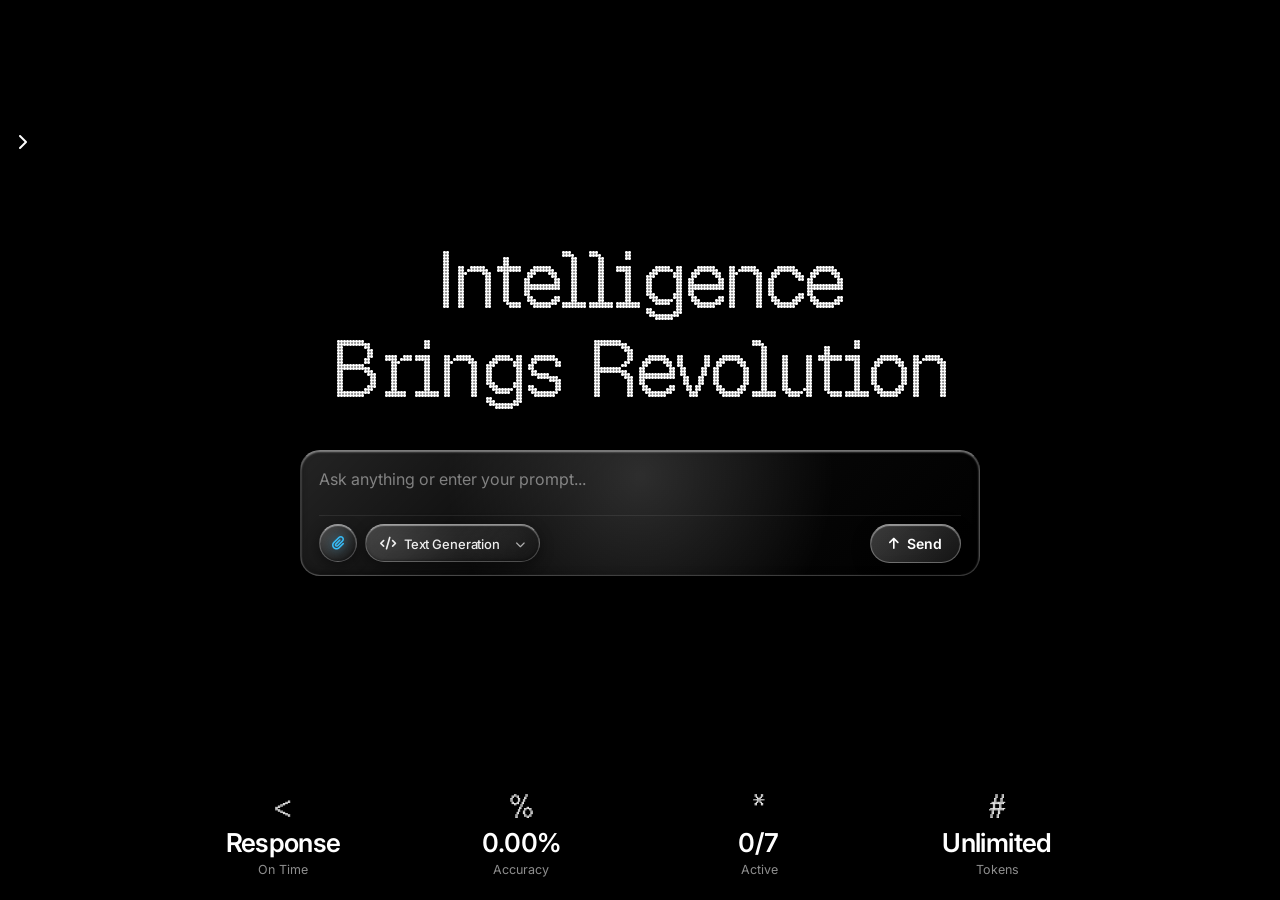
==== dashboard.html @ d44e7e28 "Remove styles.css, app.py, and index.html" ====
<!DOCTYPE html>
<html lang="en">
<head>
  <meta charset="UTF-8" />
  <meta name="viewport" content="width=device-width, initial-scale=1.0" />
  <title>Intelligence Designed To Evolve</title>

  <!-- Google Fonts: Inter -->
  <link rel="preconnect" href="https://fonts.googleapis.com" />
  <link rel="preconnect" href="https://fonts.gstatic.com" crossorigin />
  <link
    href="https://fonts.googleapis.com/css2?family=Inter:wght@400;500;600&display=swap"
    rel="stylesheet"
  />

  <!-- OnlineWebFonts CDN: BubbledotICG-FinePos -->
  <link
    href="https://db.onlinewebfonts.com/c/8cb707a9b8a73f8a7403336b861c3074?family=BubbledotICG-FinePos"
    rel="stylesheet"
  />

  <!-- Font Awesome 6.5.2 -->
  <link
    rel="stylesheet"
    href="https://cdnjs.cloudflare.com/ajax/libs/font-awesome/6.5.2/css/all.min.css"
    integrity="sha512-SnH5WK+bZxgPHs44uWIX+LLJAJ9/2PkPKZ5QiAj6Ta86w+fsb2TkcmfRyVX3pBnMFcV7oQPJkl9QevSCWr3W6A=="
    crossorigin="anonymous"
    referrerpolicy="no-referrer"
  />

  <link rel="stylesheet" href="desgin.css" />
  <link rel="preload" as="image" href="assets/profile.png" />
</head>
<body>
  <!-- Full-viewport cover media behind all UI -->
  <div class="bg" id="bg-container" aria-hidden="true">
    <video class="bg-video" id="bg-video" autoplay muted loop playsinline>
      <source
        id="bg-video-source"
        src="./assets/loopvideo.mp4"
        type="video/mp4"
      />
    </video>
    <div class="bg-image" id="bg-image" style="display: none;"></div>
  </div>

  <!-- Slide Drawer & 3D Glass Slide Button -->
  <div class="slide-drawer-overlay" id="drawer-overlay" hidden></div>
  <aside class="slide-drawer" id="slide-drawer" aria-label="History and Settings Drawer">
    <!-- 3D Realistic Circular Slide Button (Top-Left) -->
    <button
      id="sidebar-slide-btn"
      class="slide-handle-btn"
      type="button"
      aria-label="Toggle history and background drawer"
      aria-expanded="false"
    >
      <div class="handle-chevron-wrap">
        <i class="fa-solid fa-chevron-right handle-chevron" id="handle-chevron"></i>
      </div>
    </button>

    <div class="drawer-content">
      <div class="drawer-header">
        <div class="drawer-header-title">
          
        
        </div>
       
      </div>

      <!-- Navigation Tabs -->
      <div class="drawer-tabs">
        <button type="button" class="drawer-tab active" data-tab="history">
          <i class="fa-solid fa-clock-rotate-left"></i>
          <span>Chat History</span>
        </button>
        <button type="button" class="drawer-tab" data-tab="background">
          <i class="fa-solid fa-photo-film"></i>
          <span>Background</span>
        </button>
      </div>

      <!-- Tab: History -->
      <div class="drawer-panel active" id="panel-history">
        <div class="panel-actions">
          <button type="button" class="glass-action-btn" id="new-chat-btn">
            <i class="fa-solid fa-plus"></i>
            <span>New Chat</span>
          </button>
          <button type="button" class="glass-action-btn circular-btn" id="clear-history-btn" title="Clear all chats" aria-label="Clear all chats">
            <i class="fa-solid fa-trash-can"></i>
          </button>
        </div>

        <div class="history-list" id="history-list">
          <!-- Items populated dynamically -->
        </div>

        <!-- 3D Glass Clear All Confirmation Modal -->
        <div class="glass-confirm-overlay" id="clear-confirm-modal" hidden>
          <div class="glass-confirm-box">
            
            <div class="glass-confirm-title">Clear all chats?</div>
            <div class="glass-confirm-desc">Are you sure to clear all the chats? It will delete all the chat history.</div>
            <div class="glass-confirm-actions">
              <button type="button" class="glass-confirm-btn cancel" id="clear-cancel-btn">Cancel</button>
              <button type="button" class="glass-confirm-btn confirm" id="clear-yes-btn">Yes</button>
            </div>
          </div>
        </div>
      </div>

      <!-- Tab: Background -->
      <div class="drawer-panel" id="panel-background">
        <div class="bg-section">
          <h3><i class="fa-solid fa-video"></i> Live Video Background</h3>
          <p class="section-desc">Upload your own video or enter a direct MP4/WebM URL.</p>

          <div class="media-input-group">
            <label class="media-file-label" for="bg-video-input">
              <i class="fa-solid fa-file-video"></i>
              <span>Upload Video File</span>
            </label>
            <input type="file" id="bg-video-input" accept="video/mp4,video/webm" hidden />
          </div>

          <div class="media-url-row">
            <input
              type="url"
              class="media-url-input"
              id="bg-video-url-input"
              placeholder="Paste direct .mp4 URL..."
            />
            <button type="button" class="media-apply-btn" id="apply-video-url-btn">Apply</button>
          </div>
        </div>

        <div class="bg-section">
          <h3><i class="fa-solid fa-image"></i> Image Background</h3>
          <p class="section-desc">Replace background with a custom wallpaper or photo.</p>

          <div class="media-input-group">
            <label class="media-file-label" for="bg-image-input">
              <i class="fa-solid fa-file-image"></i>
              <span>Upload Image File</span>
            </label>
            <input type="file" id="bg-image-input" accept="image/*" hidden />
          </div>

          <div class="media-url-row">
            <input
              type="url"
              class="media-url-input"
              id="bg-image-url-input"
              placeholder="Paste image URL..."
            />
            <button type="button" class="media-apply-btn" id="apply-image-url-btn">Apply</button>
          </div>
        </div>

        <div class="bg-section rollback-section">
          <h3><i class="fa-solid fa-rotate-left"></i> Restore Original</h3>
          <p class="section-desc">Roll back to the default original live video background.</p>
          <button type="button" class="glass-action-btn rollback-btn" id="rollback-bg-btn">
            <i class="fa-solid fa-arrow-rotate-left"></i>
            <span>Roll Back</span>
          </button>
        </div>
      </div>

      <!-- Drawer Bottom: Switch to Online / Offline Mode Toggle Button -->
      <div class="drawer-mode-switch-wrapper">
        <button type="button" class="drawer-mode-toggle-btn" id="drawer-mode-toggle-btn" title="Toggle between Online Cloud & Offline Local Mode">
          <i class="fa-solid fa-cloud" id="drawer-toggle-icon"></i>
          <span id="drawer-toggle-text">Switch to Online</span>
        </button>
      </div>
    </div>
  </aside>

  <!-- Floating Rectangular Glass Buttons on Left Corner for Conversation Turns (Matches User Reference Image) -->
  <nav class="history-side-tracker" id="history-side-tracker" aria-label="Conversation Turns"></nav>

  <div class="page">
    <!-- Hero (center) -->
    <main class="hero">
      <!-- Headline -->
      <h1 class="headline anim">
        <span class="headline-line" style="--line-d: 0.12s">Intelligence</span>
        <span class="headline-line" style="--line-d: 0.3s">Brings Revolution</span>
      </h1>

      <!-- 3D Glass Prompt Card -->
      <div class="prompt-card-wrapper">
        <!-- AI Response Box (Above Prompt Card with Smooth 3D Glass Reveal) -->
        <div class="ai-response-box" id="ai-response-box" hidden>
          <div class="ai-response-top-bar">
            <button type="button" class="ai-copy-btn" id="ai-copy-btn" title="Copy response" aria-label="Copy response">
              <i class="fa-regular fa-copy"></i>
              <span>Copy</span>
            </button>
          </div>
          <div class="ai-response-scroll" id="ai-response-scroll">
            <div class="ai-response-text" id="ai-response-text"></div>
          </div>
        </div>

        <!-- 3D Realistic Circular Glass Scroll-to-Bottom Button (Centered between Answer Card and Input Card) -->
        <div class="ai-scroll-btn-wrapper" id="ai-scroll-btn-wrapper">
          <button type="button" class="ai-scroll-bottom-btn" id="ai-scroll-bottom-btn" aria-label="Scroll to bottom" title="Scroll to bottom">
            <i class="fa-solid fa-chevron-down"></i>
          </button>
        </div>

        <div class="prompt-card">
          <div class="prompt-card-glow" aria-hidden="true"></div>
          <div class="prompt-card-inner">
            <!-- Top Input Row: Textarea + Translucent Glass Scrollbar -->
            <div class="prompt-input-row">
              <textarea
                class="prompt-input"
                id="prompt-input"
                placeholder="Ask anything or enter your prompt..."
                rows="1"
              ></textarea>
              <!-- Translucent glass scrollbar on the Right side of textarea -->
              <div class="prompt-scrollbar-track" id="prompt-scrollbar-track" title="Scroll prompt">
                <div class="prompt-scrollbar-thumb" id="prompt-scrollbar-thumb"></div>
              </div>
            </div>

            <!-- Attachments Area (revealed when files are selected) -->
            <div class="prompt-attachments-container" id="prompt-attachments-container" hidden></div>

            <!-- Bottom Row: Circular Upload Button & Text Generation Model on LEFT, Send Button on RIGHT -->
            <div class="prompt-card-bottom">
              <div class="prompt-card-bottom-left">
                <!-- 3D Realistic Circular Glass Upload File Button (on LEFT side of Text Generation Button) -->
                <div class="prompt-upload-wrapper">
                  <input
                    type="file"
                    id="prompt-file-input"
                    class="prompt-file-input"
                    style="display: none;"
                    multiple
                  />
                  <button
                    type="button"
                    class="prompt-upload-btn"
                    id="prompt-upload-btn"
                    title="Upload File"
                    aria-label="Upload file"
                  >
                    <i class="fa-solid fa-paperclip upload-icon"></i>
                  </button>
                </div>

                <!-- Anchor for 3D Morphing Button -->
                <div class="model-select-anchor">
                <!-- 3D Realistic Glass Button that slides down and shows models inside itself -->
                <div class="model-select-wrapper" id="model-select-wrapper">
                  <div
                    class="model-select-btn"
                    id="model-select-btn"
                    role="button"
                    tabindex="0"
                    aria-haspopup="listbox"
                    aria-expanded="false"
                    title="Select AI Model"
                  >
                    <div class="model-select-btn-content">
                      <span class="model-select-icon" id="current-model-icon">
                        <i class="fa-solid fa-code"></i>
                      </span>
                      <!-- The model label: disappears when open -->
                      <span class="model-select-label" id="current-model-label">Text Generation</span>
                      <!-- Replaces the text on top when open -->
                      <span class="model-select-open-label">Select AI Model</span>
                    </div>
                    <i class="fa-solid fa-chevron-down model-select-arrow" id="model-select-arrow"></i>
                  </div>

                  <!-- Model List Revealed INSIDE That Button Only with 3D Glass Effect -->
                  <div class="model-dropdown-menu" id="model-dropdown-menu" role="listbox" aria-label="Select AI Model">
                    <!-- Auto Option (Smart Route) -->
                  <div class="model-option" data-model="auto" role="option">
                    <div class="model-option-icon auto-icon">
                      <i class="fa-solid fa-wand-magic-sparkles"></i>
                    </div>
                    <div class="model-option-details">
                      <div class="model-option-title">Auto (Smart Route) </div>
                      <div class="model-option-desc">Auto-selects optimal model from prompt</div>
                    </div>
                    <i class="fa-solid fa-check model-option-check"></i>
                  </div>

                  <!-- Text Generation Model (Default: Qwen3-Coder 480B Cloud) -->
                  <div class="model-option active" data-model="text" role="option">
                    <div class="model-option-icon text-icon">
                      <i class="fa-solid fa-code"></i>
                    </div>
                    <div class="model-option-details">
                      <div class="model-option-title">Text Generation Model </div>
                      <div class="model-option-desc">Learn, Research And Create</div>
                    </div>
                    <i class="fa-solid fa-check model-option-check"></i>
                  </div>


              



                  <!-- Image Generation Model (FLUX.1 Schnell fp8) -->
                  <div class="model-option" data-model="image-gen" role="option">
                    <div class="model-option-icon image-icon">
                      <i class="fa-solid fa-palette"></i>
                    </div>
                    <div class="model-option-details">
                      <div class="model-option-title">Image Generation Model</div>
                      <div class="model-option-desc">Generates Quality Images</div>
                    </div>
                    <i class="fa-solid fa-check model-option-check"></i>
                  </div>

                  <!-- Video Generation Model -->
                  <div class="model-option" data-model="video-gen" role="option">
                    <div class="model-option-icon video-icon">
                      <i class="fa-solid fa-clapperboard"></i>
                    </div>
                    <div class="model-option-details">
                      <div class="model-option-title">Video Generation Model</div>
                      <div class="model-option-desc">Generates Quality Videos</div>
                    </div>
                    <i class="fa-solid fa-check model-option-check"></i>
                  </div>
                </div>
              </div>
            </div>
          </div>

          <!-- Right side: Send / Stop Button firmly on the right corner -->
          <div class="prompt-card-actions">
              <button
                type="button"
                class="prompt-btn"
                id="prompt-action-btn"
                aria-label="Send prompt"
              >
                <!-- Loading RGB laser perimeter border on Stop state -->
                <span class="btn-rgb-border" aria-hidden="true"></span>
                <span class="btn-icon send-icon">
                  <i class="fa-solid fa-arrow-up"></i>
                </span>
                <span class="btn-icon stop-icon">
                  <i class="fa-solid fa-square"></i>
                </span>
                <span class="btn-icon continue-icon">
                  <i class="fa-solid fa-play"></i>
                </span>
                <span class="btn-label">Send</span>
              </button>
            </div>
          </div>
        </div>
      </div>
    </div>
  </main>

    <!-- Stats footer -->
    <footer class="stats" aria-label="Platform Statistics">
      <div
        class="stat-item anim"
        style="--d: 0.5s"
        data-suffix="ms"
      >
        <span class="stat-icon" aria-hidden="true">&lt;</span>
        <span class="stat-value">Response</span>
        <span class="stat-label">On Time</span>
      </div>

      <div
        class="stat-item anim"
        style="--d: 0.58s"
        data-target="99.99"
        data-suffix="%"
        data-decimals="2"
      >
        <span class="stat-icon" aria-hidden="true">%</span>
        <span class="stat-value"><span class="stat-num">0.00</span><span class="stat-suffix">%</span></span>
        <span class="stat-label">Accuracy</span>
      </div>

      <div
        class="stat-item anim"
        style="--d: 0.66s"
        data-target="24"
        data-suffix="/7"
        data-decimals="0"
      >
        <span class="stat-icon" aria-hidden="true">*</span>
        <span class="stat-value"><span class="stat-num">0</span><span class="stat-suffix">/7</span></span>
        <span class="stat-label">Active</span>
      </div>

      <div
        class="stat-item anim"
        style="--d: 0.74s"
        data-target="2.4"
        data-suffix="M"
        data-decimals="1"
      >
        <span class="stat-icon" aria-hidden="true">#</span>
        <span class="stat-value"><span class="stat-suffix">Unlimited</span></span>
        <span class="stat-label">Tokens</span>
      </div>
    </footer>
  </div>

  <!-- 3D Glass Mode Selection & API Key Configuration Modals -->
  <!-- 1. Welcome Glass Modal (Online or Offline Choice) -->
  <div class="mode-modal-backdrop" id="mode-welcome-modal" style="display: none;">
    <div class="mode-modal-glass">
      <div class="mode-modal-header">
       
        <h2>Choose Execution Mode</h2>
        <p>Select how you want to run models on this system.</p>
      </div>

      <div class="mode-modal-cards-row" id="mode-cards-row">
        <!-- Online Card -->
        <button type="button" class="mode-choice-card" id="choose-online-mode-btn">
        
          <h3>Online Cloud Mode</h3>
          
          <p>Instant inference via Cloud APIs (Groq, OpenRouter, Google Gemini). Zero local GPU/RAM requirement.</p>
          <b>Note:</b>
          <p>Online mode only generates Text</p>
          <div class="mode-card-cta">
            <span>Configure &amp; Use</span>
            <i class="fa-solid fa-arrow-right"></i>
          </div>
        </button>

        <!-- Offline Card -->
        <button type="button" class="mode-choice-card" id="choose-offline-mode-btn">
          <h3>Offline Local Mode</h3>
          <p>Local privacy-first inference powered by Ollama (Qwen) &amp; ComfyUI (FLUX.1 Schnell + Wan2.2 Video).</p>
          <div class="mode-card-cta">
            <span>Run Locally</span>
            <i class="fa-solid fa-arrow-right"></i>
          </div>
        </button>
      </div>

      <!-- Running is in progress below the online cloud mode and offline local mode (no card) -->
      <div class="running-progress-inline" id="running-progress-card" style="display: none;">
        <div class="running-progress-spinner"></div>
        <div class="running-progress-text-group">
          <span class="running-progress-text" id="offline-status-title">Running is in progress</span>
          <span class="running-progress-sub" id="offline-status-sub">Running Ollama and ComfyUI...</span>
        </div>
      </div>
    </div>
  </div>

  <!-- 2. Online API Keys Configuration Modal -->
  <div class="mode-modal-backdrop" id="online-keys-modal" style="display: none;">
    <div class="mode-modal-glass keys-modal-glass">
      <button type="button" class="mode-modal-close-btn" id="close-keys-modal-btn" aria-label="Close">
        <i class="fa-solid fa-xmark"></i>
      </button>

      <div class="mode-modal-header">
      
        <h2>Connect Cloud API Keys</h2>
        <p>Enter your API key(s). Keys are securely used for this session.</p>
      </div>

      <div class="api-keys-form">
        <!-- Groq API Key -->
        <div class="api-key-group">
          <label for="groq-api-key-input">
          
            <span>Groq API Key (Ultra-fast Llama &amp; Qwen)</span>
          </label>
          <input
            type="password"
            id="groq-api-key-input"
            class="api-key-input"
            placeholder="gsk_..."
            autocomplete="off"
          />
        </div>

        <!-- OpenRouter API Key -->
        <div class="api-key-group">
          <label for="openrouter-api-key-input">
           
            <span>OpenRouter API Key (Qwen, Claude, Mistral)</span>
          </label>
          <input
            type="password"
            id="openrouter-api-key-input"
            class="api-key-input"
            placeholder="sk-or-v1-..."
            autocomplete="off"
          />
        </div>

        <!-- Gemini API Key -->
        <div class="api-key-group">
          <label for="gemini-api-key-input">
            
            <span>Google Gemini API Key (Multimodal Vision &amp; Text)</span>
          </label>
          <input
            type="password"
            id="gemini-api-key-input"
            class="api-key-input"
            placeholder="AIzaSy..."
            autocomplete="off"
          />
        </div>

        <p class="api-keys-note">
          <i class="fa-solid fa-circle-info"></i>
          At least one API key is required. Groq is free and recommended for instant testing.
        </p>

        <div class="api-keys-actions">
          <button type="button" class="api-key-save-btn" id="save-api-keys-btn">
            <i class="fa-solid fa-plus"></i>
            <span>Add &amp; Enable Online Mode</span>
          </button>
        </div>
      </div>
    </div>
  </div>

  <!-- 3. Offline Setup Alert Modal (when offline models are not found) -->
  <div class="mode-modal-backdrop" id="offline-alert-modal" style="display: none;">
    <div class="mode-modal-glass alert-modal-glass">
      <div class="mode-modal-header">
      
        <h2>Offline Models Not Detected</h2>
        <p class="alert-desc">
          Offline models are not there. Please download them and make the connection setup.
        </p>
      </div>

      <div class="offline-guide-box">
        <p>To make the connection setup, read the <a href="/readme" target="_blank" rel="noopener noreferrer" class="readme-link" title="Open README.md in new tab"><strong>README.md</strong> <i class="fa-solid fa-arrow-up-right-from-square" style="font-size: 11px; margin-left: 3px;"></i></a> which is inside the project directory.</p>
        <div class="guide-steps">
          <div class="guide-step-item">
            <i class="fa-solid fa-check"></i>
            <span>1. Start Ollama with Qwen Coder model (Port 11434)</span>
          </div>
          <div class="guide-step-item">
            <i class="fa-solid fa-check"></i>
            <span>2. Start ComfyUI Desktop for Flux and Wan 2.2 (Port 8188)</span>
          </div>
          <div class="guide-step-item">
            <i class="fa-solid fa-check"></i>
            <span>3. Verify model safetensors in respective folders</span>
          </div>
        </div>
      </div>

      <div class="alert-actions">
        <button type="button" class="alert-btn secondary-btn" id="alert-use-online-btn">
          <i class="fa-solid fa-cloud"></i>
          <span>Use Online Mode Instead</span>
        </button>
        <button type="button" class="alert-btn primary-btn" id="alert-retry-offline-btn">
          <i class="fa-solid fa-rotate"></i>
          <span>I Have Set It Up (Retry)</span>
        </button>
      </div>
    </div>
  </div>

  <script src="main.js"></script>
</body>
</html>
---- desgin.css ----
/* CSS variables (exact) */
:root {
  --bg: #000000;
  --text: #ffffff;
  --muted: #8e8e8e;
  --nav-text: #2e2e2e;
  --pill-dark: #28282a;
  --sign-in-text: #c8c8c8;
  --nav-shadow: 0 4px 14px rgba(0, 0, 0, 0.16);
  --trust-bg: #28282a;
  --trust-border: rgba(255, 255, 255, 0.4);
  --trust-text: #c4c2c3;
  --font-sans: "Inter", "Segoe UI", system-ui, sans-serif;
  --font-display: "BubbledotICG-FinePos", "Geist Pixel Circle", monospace;
}

/* Local Geist Pixel Circle font fallback */
@font-face {
  font-family: "Geist Pixel Circle";
  src: url("fonts/GeistPixel-Circle.woff2") format("woff2");
  font-weight: 400;
  font-style: normal;
  font-display: swap;
}

/* Reset & document base */
*, *::before, *::after {
  box-sizing: border-box;
  margin: 0;
  padding: 0;
}

html, body {
  width: 100%;
  height: 100vh;
  height: 100dvh;
  overflow: hidden;
  background-color: var(--bg);
  color: var(--text);
  font-family: var(--font-sans);
  -webkit-font-smoothing: antialiased;
  -moz-osx-font-smoothing: grayscale;
}

/* Full-viewport cover video behind all UI */
.bg {
  position: absolute;
  inset: 0;
  background-color: var(--bg);
  overflow: hidden;
  z-index: 0;
  pointer-events: none;
}

.bg-video {
  position: absolute;
  inset: 0;
  width: 100%;
  height: 100%;
  object-fit: cover;
  pointer-events: none;
  z-index: 0;
}

/* Layout composition (one viewport, 3 vertical regions) */
.page {
  position: relative;
  z-index: 1;
  display: flex;
  flex-direction: column;
  justify-content: space-between;
  align-items: center;
  padding: clamp(16px, 2.4vh, 28px) clamp(14px, 3vw, 32px);
  height: 100vh;
  height: 100dvh;
  overflow: hidden;
  width: 100%;
  box-sizing: border-box;
}

/* ==========================================================================
   1) Header (desktop)
   ========================================================================== */
.header {
  width: 100%;
  max-width: 720px;
  margin: 0 auto;
  display: flex;
  align-items: center;
  justify-content: center;
  gap: clamp(18px, 2.8vw, 28px);
  animation: slideDown 0.7s cubic-bezier(0.22, 1, 0.36, 1) both;
  flex-shrink: 0;
  z-index: 10;
  position: relative;
}

@keyframes slideDown {
  from {
    opacity: 0;
    transform: translateY(-18px);
  }
  to {
    opacity: 1;
    transform: translateY(0);
  }
}


/* ==========================================================================
   2) Hero (center)
   ========================================================================== */
.hero {
  flex: 1;
  display: flex;
  flex-direction: column;
  align-items: center;
  justify-content: center;
  text-align: center;
  max-width: 900px;
  width: 100%;
  margin: 0 auto;
  z-index: 2;
  transition: all 0.5s cubic-bezier(0.16, 1, 0.3, 1);
}

body.chat-active .page {
  justify-content: flex-end;
  padding: clamp(12px, 2vh, 20px) clamp(14px, 3vw, 32px);
  min-height: 100vh;
  min-height: 100dvh;
  overflow: visible;
}

body.chat-active .hero,
.hero.chat-active {
  flex: 1;
  display: flex;
  flex-direction: column;
  justify-content: flex-end;
  align-items: center;
  width: 100%;
  max-width: 860px;
  margin: 0 auto;
  height: 100%;
  max-height: 100%;
  padding-bottom: 0;
  box-sizing: border-box;
  overflow: visible !important;
}

/* Hide headline and stats cleanly when chat is active */
body.chat-active .headline,
.chat-active .headline {
  display: none !important;
}

body.chat-active .stats,
.chat-active .stats {
  display: none !important;
}

/* Ensure prompt card wrapper and prompt card are always 100% visible */
body.chat-active .prompt-card-wrapper,
.hero.chat-active .prompt-card-wrapper {
  margin: 0 auto 16px auto;
  width: 100%;
  max-width: 860px;
  display: flex;
  flex-direction: column;
  justify-content: flex-end;
  opacity: 1 !important;
  visibility: visible !important;
  filter: none !important;
  transform: none !important;
  animation: none !important;
  overflow: visible !important;
  position: relative;
  z-index: 100;
}

body.chat-active .prompt-card,
.hero.chat-active .prompt-card {
  margin-top: 50px;
  opacity: 1 !important;
  visibility: visible !important;
  overflow: visible !important;
}


/* Headline */
.headline {
  font-family: var(--font-display);
  color: #ffffff;
  font-size: clamp(28px, 6.2vw, 80px);
  letter-spacing: -0.04em;
  line-height: 1.12;
  margin: 0;
  padding: 0;
  text-align: center;
  font-weight: 400;
  transition: opacity 0.45s cubic-bezier(0.16, 1, 0.3, 1),
              transform 0.45s cubic-bezier(0.16, 1, 0.3, 1),
              max-height 0.45s cubic-bezier(0.16, 1, 0.3, 1),
              margin 0.45s cubic-bezier(0.16, 1, 0.3, 1);
}

.headline.anim {
  animation: none;
  opacity: 1;
  transform: none;
  filter: none;
}

.headline-line {
  display: block;
  white-space: nowrap;
  overflow: hidden;
  opacity: 0;
  transform: translateY(14px);
  animation: headlineFade 0.85s cubic-bezier(0.22, 1, 0.36, 1) forwards;
  animation-delay: var(--line-d, 0s);
}

@keyframes headlineFade {
  from {
    opacity: 0;
    transform: translateY(14px);
  }
  to {
    opacity: 1;
    transform: translateY(0);
  }
}


/* ==========================================================================
   3) Stats footer (exact 4 metrics)
   ========================================================================== */
.stats {
  width: 100%;
  max-width: 920px;
  margin: 0 auto;
  display: grid;
  grid-template-columns: repeat(4, 1fr);
  gap: clamp(16px, 3vw, 32px);
  text-align: center;
  flex-shrink: 0;
  z-index: 2;
  transition: opacity 0.45s cubic-bezier(0.16, 1, 0.3, 1),
              transform 0.45s cubic-bezier(0.16, 1, 0.3, 1),
              max-height 0.45s cubic-bezier(0.16, 1, 0.3, 1),
              margin 0.45s cubic-bezier(0.16, 1, 0.3, 1);
}

.stat-item {
  display: flex;
  flex-direction: column;
  align-items: center;
  justify-content: center;
  gap: 4px;
}

.stat-icon {
  font-family: var(--font-display);
  color: #ffffff;
  font-size: clamp(22px, 3vw, 33px);
  line-height: 1;
}

.stat-value {
  font-family: var(--font-sans);
  color: #ffffff;
  font-size: clamp(18px, 2.2vw, 26px);
  font-weight: 600;
  letter-spacing: -0.025em;
  font-variant-numeric: tabular-nums;
  font-feature-settings: "tnum";
  line-height: 1.2;
}

.stat-label {
  color: var(--muted);
  font-family: var(--font-sans);
  font-size: clamp(11px, 1.2vw, 12.5px);
  line-height: 1.3;
}

/* ==========================================================================
   Shared Entrance Animation
   ========================================================================== */
.anim {
  opacity: 0;
  transform: translateY(22px) scale(0.98);
  filter: blur(6px);
  animation: reveal 0.85s cubic-bezier(0.22, 1, 0.36, 1) forwards;
  animation-delay: var(--d, 0s);
}

@keyframes reveal {
  from {
    opacity: 0;
    transform: translateY(22px) scale(0.98);
    filter: blur(6px);
  }
  to {
    opacity: 1;
    transform: translateY(0) scale(1);
    filter: blur(0);
  }
}

.subhead.anim {
  animation-name: revealSubhead;
}

@keyframes revealSubhead {
  from {
    opacity: 0;
    transform: translateY(22px) scale(0.98);
    filter: blur(6px);
  }
  to {
    opacity: 0.8;
    transform: translateY(0) scale(1);
    filter: blur(0);
  }
}

/* ==========================================================================
   Mobile (≤720px) — Exact Behavior
   ========================================================================== */
@media (max-width: 720px) {
  .nav-pill,
  .signin-btn {
    display: none !important;
  }

  .header {
    justify-content: space-between;
    max-width: 100%;
  }

  .logo-btn {
    width: 48px;
    height: 48px;
  }

  /* Circular burger button 48x48 */
  .burger-btn {
    display: flex;
    width: 48px;
    height: 48px;
    border-radius: 50%;
    background: #28282a;
    border: none;
    cursor: pointer;
    flex-direction: column;
    align-items: center;
    justify-content: center;
    gap: 5px;
    padding: 0;
    z-index: 101;
    box-shadow: var(--nav-shadow);
    transition: background-color 0.25s ease;
  }

  .burger-bar {
    display: block;
    width: 18px;
    height: 1.5px;
    background: #ffffff;
    border-radius: 1px;
    transition: transform 0.3s cubic-bezier(0.22, 1, 0.36, 1),
                opacity 0.2s ease,
                background-color 0.25s ease;
  }

  /* Burger open: white circle, bars -> black X */
  body.menu-open .burger-btn {
    background: #ffffff;
  }

  body.menu-open .burger-bar {
    background: #000000;
  }

  body.menu-open .burger-bar:nth-child(1) {
    transform: translateY(6.5px) rotate(45deg);
  }

  body.menu-open .burger-bar:nth-child(2) {
    opacity: 0;
    transform: scaleX(0);
  }

  body.menu-open .burger-bar:nth-child(3) {
    transform: translateY(-6.5px) rotate(-45deg);
  }

  /* Fixed full-screen overlay */
  .mobile-overlay {
    position: fixed;
    inset: 0;
    background: rgba(0, 0, 0, 0.62);
    backdrop-filter: blur(6px);
    -webkit-backdrop-filter: blur(6px);
    z-index: 98;
    opacity: 0;
    pointer-events: none;
    transition: opacity 0.28s ease;
  }

  .mobile-overlay:not([hidden]) {
    opacity: 1;
    pointer-events: auto;
    animation: overlayIn 0.28s ease forwards;
  }

  @keyframes overlayIn {
    from { opacity: 0; }
    to { opacity: 1; }
  }

  /* White sheet menu */
  .mobile-sheet {
    position: fixed;
    top: clamp(74px, 11vh, 88px);
    left: clamp(14px, 3vw, 24px);
    right: clamp(14px, 3vw, 24px);
    max-width: 440px;
    margin: 0 auto;
    background: #ffffff;
    border-radius: 28px;
    padding: 22px 18px 20px;
    box-shadow: 0 20px 60px rgba(0, 0, 0, 0.45);
    z-index: 99;
    box-sizing: border-box;
  }

  .mobile-sheet:not([hidden]) {
    display: flex;
    flex-direction: column;
    animation: menuIn 0.38s cubic-bezier(0.22, 1, 0.36, 1) forwards;
  }

  @keyframes menuIn {
    from {
      opacity: 0;
      transform: translateY(-12px) scale(0.97);
    }
    to {
      opacity: 1;
      transform: translateY(0) scale(1);
    }
  }

  .mobile-nav {
    display: flex;
    flex-direction: column;
    gap: 6px;
    width: 100%;
  }

  .mobile-link {
    position: relative;
    display: flex;
    align-items: center;
    justify-content: center;
    padding: 12px 16px;
    color: var(--nav-text);
    font-family: var(--font-sans);
    font-size: 15px;
    font-weight: 500;
    text-decoration: none;
    opacity: 0;
    transform: translateY(8px);
    border-radius: 12px;
    letter-spacing: -0.01em;
  }

  .mobile-sheet:not([hidden]) .mobile-link {
    animation: linkIn 0.3s cubic-bezier(0.22, 1, 0.36, 1) forwards;
    animation-delay: calc(0.06s * var(--i, 1));
  }

  @keyframes linkIn {
    to {
      opacity: 1;
      transform: translateY(0);
    }
  }

  .mobile-link.active {
    font-weight: 600;
    color: #000000;
  }

  /* Active three-dot indicator at bottom 8px */
  .mobile-link.active::after {
    content: "";
    position: absolute;
    bottom: 8px;
    left: 50%;
    transform: translateX(-50%);
    width: 3px;
    height: 3px;
    border-radius: 50%;
    background: #000000;
    box-shadow: -5px 0 0 #000000, 5px 0 0 #000000;
  }

  .mobile-signin {
    margin-top: 10px;
    display: flex;
    align-items: center;
    justify-content: center;
    width: 100%;
    padding: 13px 20px;
    background: var(--pill-dark);
    color: #ffffff;
    border-radius: 999px;
    font-family: var(--font-sans);
    font-size: 14.5px;
    font-weight: 500;
    text-decoration: none;
    box-sizing: border-box;
    opacity: 0;
    transform: translateY(8px);
    transition: background-color 0.2s ease;
  }

  .mobile-signin:hover {
    background: #323234;
  }

  .mobile-sheet:not([hidden]) .mobile-signin {
    animation: linkIn 0.3s cubic-bezier(0.22, 1, 0.36, 1) forwards;
    animation-delay: calc(0.06s * var(--i, 5));
  }

  /* Headline <=720px: letter-spacing -0.08em, line-height 1.05 */
  .headline {
    letter-spacing: -0.08em;
    line-height: 1.05;
  }

  /* Stats footer: 2 columns */
  .stats {
    grid-template-columns: repeat(2, 1fr);
    gap: 18px 20px;
  }
}

/* <=420px headline & trust tweaks */
@media (max-width: 420px) {
  .trust-row {
    --trust-size: 34px;
  }

  .trust-pill span {
    font-size: 12px;
  }

  .headline {
    letter-spacing: -0.09em;
    line-height: 1.04;
  }
}

/* <=700px viewport height: tighten hero spacing */
@media (max-height: 700px) {
  .page {
    padding: clamp(10px, 1.8vh, 18px) clamp(12px, 2.5vw, 20px);
  }

  .trust-row {
    margin-bottom: clamp(10px, 1.8vh, 16px);
  }

  .subhead {
    margin: clamp(8px, 1.4vh, 14px) auto clamp(14px, 2vh, 20px);
  }

  .stats {
    gap: 12px 16px;
  }
}

/* prefers-reduced-motion: reduce */
@media (prefers-reduced-motion: reduce) {
  *, *::before, *::after {
    animation-duration: 0.01ms !important;
    animation-iteration-count: 1 !important;
    transition-duration: 0.01ms !important;
  }

  /* Keep RGB orbit and launch animation active */
  .prompt-btn.is-stopping::before {
    animation: rgbOrbitRotate 1.25s linear infinite !important;
    animation-duration: 1.25s !important;
    animation-iteration-count: infinite !important;
  }

  .send-icon.arrow-launching {
    animation: arrowLaunchUp 0.35s cubic-bezier(0.2, 0.8, 0.2, 1) forwards !important;
    animation-duration: 0.35s !important;
    animation-iteration-count: 1 !important;
  }

  .anim,
  .headline-line,
  .cta-wrapper.anim,
  .header,
  .mobile-link,
  .mobile-signin,
  .mobile-sheet,
  .mobile-overlay {
    animation: none !important;
    opacity: 1 !important;
    transform: none !important;
    filter: none !important;
  }

  .subhead.anim {
    opacity: 0.8 !important;
  }

  .headline {
    color: #ffffff !important;
  }
}

/* ==========================================================================
   Prompt Card (Super 3D Glass Effect)
   ========================================================================== */
.prompt-card-wrapper {
  width: 100%;
  max-width: 680px;
  margin: clamp(24px, 4vh, 42px) auto 0;
  perspective: 1200px;
  position: relative;
  z-index: 5;
  display: flex;
  flex-direction: column;
  transition: all 0.5s cubic-bezier(0.16, 1, 0.3, 1);
}

.prompt-card {
  position: relative;
  border-radius: 20px;
  background: linear-gradient(
    135deg,
    rgba(255, 255, 255, 0.14) 0%,
    rgba(255, 255, 255, 0.04) 40%,
    rgba(0, 0, 0, 0.3) 100%
  );
  backdrop-filter: blur(28px) saturate(190%);
  -webkit-backdrop-filter: blur(28px) saturate(190%);
  border: 1px solid rgba(255, 255, 255, 0.22);
  border-top: 1px solid rgba(255, 255, 255, 0.45);
  box-shadow:
    0 24px 50px -12px rgba(0, 0, 0, 0.8),
    0 12px 24px -8px rgba(0, 0, 0, 0.6),
    inset 0 1px 2px rgba(255, 255, 255, 0.5),
    inset 0 -2px 6px rgba(0, 0, 0, 0.4);
  transform: translateZ(0);
  transition: transform 0.5s cubic-bezier(0.16, 1, 0.3, 1),
              box-shadow 0.4s cubic-bezier(0.2, 0.8, 0.2, 1),
              border-color 0.4s ease;
  overflow: visible !important;
}

.prompt-card:hover,
.prompt-card:focus-within {
  border-color: rgba(255, 255, 255, 0.35);
  border-top-color: rgba(255, 255, 255, 0.65);
  box-shadow:
    0 32px 64px -12px rgba(0, 0, 0, 0.85),
    0 18px 32px -8px rgba(0, 0, 0, 0.7),
    0 0 35px rgba(255, 255, 255, 0.08),
    inset 0 1px 3px rgba(255, 255, 255, 0.65),
    inset 0 -2px 6px rgba(0, 0, 0, 0.4);
}

.prompt-card-glow {
  position: absolute;
  inset: 0;
  border-radius: 20px;
  background: radial-gradient(
    circle at 50% 20%,
    rgba(255, 255, 255, 0.15),
    transparent 55%
  );
  pointer-events: none;
  z-index: 1;
}

.prompt-card-inner {
  position: relative;
  z-index: 2;
  display: flex;
  flex-direction: column;
  gap: 10px;
  padding: 14px 18px 12px 18px;
}

/* Top Input Row: Textarea + Translucent Scrollbar */
.prompt-input-row {
  display: flex;
  align-items: flex-start;
  gap: 8px;
  width: 100%;
  position: relative;
}

.prompt-input {
  flex: 1;
  background: transparent;
  border: none;
  outline: none;
  color: #ffffff;
  font-family: var(--font-sans);
  font-size: clamp(14px, 1.6vw, 16px);
  line-height: 1.5;
  resize: none;
  min-height: 38px;
  max-height: 160px;
  box-sizing: border-box;
  scrollbar-width: none;
  -ms-overflow-style: none;
  padding: 2px 0;
}

.prompt-input::-webkit-scrollbar {
  display: none;
}

.prompt-input::placeholder {
  color: rgba(255, 255, 255, 0.45);
}







/* Bottom Action Bar: Text Generation Button & Upload on Left, Send Button on Right */
.prompt-card-bottom {
  display: flex;
  align-items: center;
  justify-content: space-between;
  width: 100%;
  gap: 12px;
  position: relative;
  padding-top: 8px;
  border-top: 1px solid rgba(255, 255, 255, 0.08);
  margin-top: 2px;
}

.prompt-card-bottom-left {
  display: flex;
  align-items: center;
  gap: 8px;
  position: relative;
  transition: opacity 0.35s cubic-bezier(0.16, 1, 0.3, 1),
              transform 0.35s cubic-bezier(0.16, 1, 0.3, 1),
              visibility 0.35s ease;
}

/* Hide Text Generation button & Upload File button ONLY while generating */
.is-generating .prompt-card-bottom-left {
  opacity: 0 !important;
  visibility: hidden !important;
  pointer-events: none !important;
  transform: translateY(6px) scale(0.95);
}

.prompt-card-actions {
  display: flex;
  align-items: center;
  gap: 8px;
  flex-shrink: 0;
  margin-left: auto; /* Push strictly to right side corner */
  position: relative;
  z-index: 5;
}

/* 3D Realistic Circular Glass Upload File Button (On Left Side of Text Generation Button - NO Hover Effect) */
.prompt-upload-wrapper {
  position: relative;
  display: inline-flex;
  align-items: center;
  justify-content: center;
  flex-shrink: 0;
}

.prompt-upload-btn {
  display: inline-flex;
  align-items: center;
  justify-content: center;
  width: 38px;
  height: 38px;
  min-width: 38px;
  min-height: 38px;
  padding: 0;
  border-radius: 50%;
  font-family: var(--font-sans);
  color: rgba(255, 255, 255, 0.95);
  cursor: pointer;
  background: linear-gradient(
    135deg,
    rgba(255, 255, 255, 0.18) 0%,
    rgba(255, 255, 255, 0.05) 50%,
    rgba(0, 0, 0, 0.3) 100%
  );
  backdrop-filter: blur(14px) saturate(180%);
  -webkit-backdrop-filter: blur(14px) saturate(180%);
  border: 1px solid rgba(255, 255, 255, 0.22);
  border-top: 1.2px solid rgba(255, 255, 255, 0.55);
  box-shadow:
    0 4px 14px rgba(0, 0, 0, 0.4),
    inset 0 1px 1px rgba(255, 255, 255, 0.5),
    inset 0 -1px 2px rgba(0, 0, 0, 0.3);
  user-select: none;
  box-sizing: border-box;
}

/* Strictly NO hover effect on upload button per user request */
.prompt-upload-btn:hover {
  transform: none !important;
  background: linear-gradient(
    135deg,
    rgba(255, 255, 255, 0.18) 0%,
    rgba(255, 255, 255, 0.05) 50%,
    rgba(0, 0, 0, 0.3) 100%
  ) !important;
  border-color: rgba(255, 255, 255, 0.22) !important;
  border-top-color: rgba(255, 255, 255, 0.55) !important;
  box-shadow:
    0 4px 14px rgba(0, 0, 0, 0.4),
    inset 0 1px 1px rgba(255, 255, 255, 0.5),
    inset 0 -1px 2px rgba(0, 0, 0, 0.3) !important;
  color: rgba(255, 255, 255, 0.95) !important;
}

.prompt-upload-btn:active {
  transform: none !important;
}

.prompt-upload-btn .upload-icon {
  font-size: 14px;
  color: #38bdf8;
  filter: drop-shadow(0 0 6px rgba(56, 189, 248, 0.6));
}

.prompt-upload-btn:hover .upload-icon {
  transform: none !important;
}

/* 3D Glass Attachment Preview Area */
.prompt-attachments-container {
  display: flex;
  flex-wrap: wrap;
  gap: 8px;
  width: 100%;
  margin-top: 4px;
  margin-bottom: 2px;
  
}

.prompt-attachments-container[hidden] {
  display: none !important;
}

.attachment-chip {
  display: inline-flex;
  align-items: center;
  gap: 8px;
  padding: 5px 10px 5px 12px;
  border-radius: 999px;
  background: linear-gradient(
    135deg,
    rgba(56, 189, 248, 0.18) 0%,
    rgba(37, 99, 235, 0.10) 100%
  );
  backdrop-filter: blur(12px);
  -webkit-backdrop-filter: blur(12px);
  border: 1px solid rgba(56, 189, 248, 0.35);
  border-top: 1px solid rgba(147, 197, 253, 0.6);
  box-shadow: 0 4px 12px rgba(0, 0, 0, 0.3), inset 0 1px 1px rgba(255, 255, 255, 0.4);
  font-family: var(--font-sans);
  font-size: 12px;
  color: #ffffff;
  animation: chipIn 0.25s cubic-bezier(0.16, 1, 0.3, 1) forwards;
}

@keyframes chipIn {
  from {
    opacity: 0;
    transform: translateY(4px) scale(0.95);
  }
  to {
    opacity: 1;
    transform: translateY(0) scale(1);
  }
}

.attachment-chip-icon {
  
  font-size: 12px;
}

.attachment-chip-name {
  max-width: 150px;
  overflow: hidden;
  text-overflow: ellipsis;
  white-space: nowrap;
  font-weight: 500;
}

.attachment-chip-size {
  color: rgba(255, 255, 255, 0.55);
  font-size: 10.5px;
}

.attachment-chip-remove {
  background: transparent;
  border: none;
  color: rgba(255, 255, 255, 0.65);
  cursor: pointer;
  padding: 2px 4px;
  font-size: 11px;
  display: inline-flex;
  align-items: center;
  justify-content: center;
  border-radius: 50%;
  transition: all 0.2s ease;
}

.attachment-chip-remove:hover {
  color: #ff4d6d;
  background: rgba(255, 77, 109, 0.18);
  transform: scale(1.15);
}

/* Anchor that holds the left spot in .prompt-card-bottom */
.model-select-anchor {
  position: relative;
  height: 38px;
  min-width: 175px;
  flex-shrink: 0;
  display: inline-flex;
}

/* ==========================================================================
   3D Realistic Glass Morphing Button (Slides Down or Inverts Upwards)
   ========================================================================== */
.model-select-wrapper {
  position: absolute;
  top: 0;
  left: 0;
  width: 175px;
  max-width: 175px;
  height: 38px;
  max-height: 38px;
  border-radius: 999px;
  overflow: hidden;
  background: linear-gradient(
    135deg,
    rgba(255, 255, 255, 0.16) 0%,
    rgba(255, 255, 255, 0.05) 50%,
    rgba(0, 0, 0, 0.3) 100%
  );
  backdrop-filter: blur(16px) saturate(180%);
  -webkit-backdrop-filter: blur(16px) saturate(180%);
  border: 1px solid rgba(255, 255, 255, 0.22);
  border-top: 1.2px solid rgba(255, 255, 255, 0.52);
  box-shadow:
    0 4px 14px rgba(0, 0, 0, 0.4),
    inset 0 1px 1px rgba(255, 255, 255, 0.45),
    inset 0 -1px 2px rgba(0, 0, 0, 0.3);
  transition:
    max-height 0.42s cubic-bezier(0.16, 1, 0.3, 1),
    width 0.32s cubic-bezier(0.16, 1, 0.3, 1),
    max-width 0.32s cubic-bezier(0.16, 1, 0.3, 1),
    border-radius 0.32s ease,
    background 0.32s ease,
    box-shadow 0.38s ease,
    border-color 0.32s ease,
    transform 0.25s ease,
    top 0.35s cubic-bezier(0.16, 1, 0.3, 1),
    bottom 0.35s cubic-bezier(0.16, 1, 0.3, 1);
  z-index: 99999;
  user-select: none;
  display: flex;
  flex-direction: column;
}

.model-select-wrapper:hover {
  background: linear-gradient(
    135deg,
    rgba(255, 255, 255, 0.24) 0%,
    rgba(255, 255, 255, 0.08) 50%,
    rgba(0, 0, 0, 0.2) 100%
  );
  border-color: rgba(255, 255, 255, 0.38);
  box-shadow:
    0 6px 20px rgba(0, 0, 0, 0.45),
    0 0 16px rgba(255, 255, 255, 0.15),
    inset 0 1px 2px rgba(255, 255, 255, 0.6);
}

/* Button Slides Downwards & Morphs to Show Models Inside Itself with 3D Realistic Glass */
.model-select-wrapper.open {
  width: min(340px, 86vw);
  max-width: min(340px, 86vw);
  height: auto;
  max-height: min(300px, 52vh);
  border-radius: 22px;
  background: linear-gradient(
    135deg,
    rgba(255, 255, 255, 0.20) 0%,
    rgba(255, 255, 255, 0.06) 35%,
    rgba(10, 14, 26, 0.55) 100%
  ) !important;
  backdrop-filter: blur(32px) saturate(210%) !important;
  -webkit-backdrop-filter: blur(32px) saturate(210%) !important;
  border: 1px solid rgba(255, 255, 255, 0.24) !important;
  border-top: 1.5px solid rgba(255, 255, 255, 0.65) !important;
  box-shadow:
    0 30px 65px -10px rgba(0, 0, 0, 0.85),
    0 14px 28px -6px rgba(0, 0, 0, 0.65),
    0 0 35px rgba(255, 255, 255, 0.1),
    inset 0 1.5px 2px rgba(255, 255, 255, 0.6),
    inset 0 -2px 6px rgba(0, 0, 0, 0.45) !important;
  transform: translateY(0);
}

/* ==========================================================================
   INVERTED POP-UP: When prompt card goes down (chat-active), invert direction
   so the models pop up upwards towards the top!
   ========================================================================== */
body.chat-active .model-select-wrapper,
.hero.chat-active .model-select-wrapper,
.model-select-wrapper.inverted {
  top: auto;
  bottom: 0;
  flex-direction: column-reverse;
}

body.chat-active .model-select-wrapper.open,
.hero.chat-active .model-select-wrapper.open,
.model-select-wrapper.inverted.open {
  top: auto;
  bottom: 0;
  transform: translateY(0);
  border-top: 1px solid rgba(255, 255, 255, 0.24) !important;
  border-bottom: 1.5px solid rgba(255, 255, 255, 0.65) !important;
  box-shadow:
    0 -30px 65px -10px rgba(0, 0, 0, 0.85),
    0 -14px 28px -6px rgba(0, 0, 0, 0.65),
    0 0 35px rgba(255, 255, 255, 0.1),
    inset 0 -1.5px 2px rgba(255, 255, 255, 0.6),
    inset 0 2px 6px rgba(0, 0, 0, 0.45) !important;
}

body.chat-active .model-select-wrapper.open .model-select-btn,
.hero.chat-active .model-select-wrapper.open .model-select-btn,
.model-select-wrapper.inverted.open .model-select-btn {
  border-bottom: none;
  border-top: 1px solid rgba(255, 255, 255, 0.12);
}

body.chat-active .model-select-wrapper.open .model-dropdown-menu,
.hero.chat-active .model-select-wrapper.open .model-dropdown-menu,
.model-select-wrapper.inverted.open .model-dropdown-menu {
  transform: translateY(0);
}

/* Clickable Header at the Top of the Button */
.model-select-btn {
  display: flex;
  align-items: center;
  justify-content: space-between;
  gap: 8px;
  height: 38px;
  min-height: 38px;
  padding: 0 14px;
  box-sizing: border-box;
  font-family: var(--font-sans);
  font-size: 13px;
  font-weight: 500;
  letter-spacing: -0.01em;
  color: rgba(255, 255, 255, 0.92);
  cursor: pointer;
  background: transparent;
  border: none;
  border-bottom: 1px solid transparent;
  flex-shrink: 0;
  width: 100%;
  transition: border-color 0.25s ease, background 0.25s ease;
  white-space: nowrap;
}

.model-select-btn-content {
  display: inline-flex;
  align-items: center;
  gap: 8px;
  min-width: 0;
}

.model-select-wrapper.open .model-select-btn {
  border-bottom-color: rgba(255, 255, 255, 0.12);
  background: rgba(255, 255, 255, 0.05);
}

.model-select-icon {
  display: inline-flex;
  align-items: center;
  justify-content: center;
  font-size: 13px;
  
  
  transition: transform 0.25s ease;
}

.model-select-wrapper:hover .model-select-icon {
  transform: scale(1.1);
}

/* Closed state model label */
.model-select-label {
  font-weight: 500;
  max-width: 140px;
  overflow: hidden;
  text-overflow: ellipsis;
  white-space: nowrap;
}

/* Open state header title: "Select AI Model" */
.model-select-open-label {
  display: none;
  font-weight: 600;
  font-size: 13px;
  color: #ffffff;
  letter-spacing: -0.01em;
}

/* When open: "Text Generation" text DISAPPEARS from the top */
.model-select-wrapper.open .model-select-label {
  display: none !important;
}

/* When open: "Select AI Model" title is revealed instead */
.model-select-wrapper.open .model-select-open-label {
  display: inline-block !important;
}

.model-select-arrow {
  font-size: 10px;
  color: rgba(255, 255, 255, 0.65);
  transition: transform 0.35s cubic-bezier(0.34, 1.56, 0.64, 1);
  margin-left: 2px;
}

.model-select-wrapper.open .model-select-arrow {
  transform: rotate(180deg);
  
}

/* List of Models Embedded Inside the Button with True 3D Glass */
.model-dropdown-menu {
  position: static;
  width: 100%;
  box-sizing: border-box;
  background: transparent;
  border: none;
  box-shadow: none;
  padding: 10px 10px 12px;
  opacity: 0;
  
  overflow-y: auto;
  flex: 1;
  display: flex;
  flex-direction: column;
  gap: 6px;
  transition:
    opacity 0.28s cubic-bezier(0.16, 1, 0.3, 1) 0.06s,
    transform 0.28s cubic-bezier(0.16, 1, 0.3, 1) 0.06s;
  pointer-events: none;
}

.model-select-wrapper.open .model-dropdown-menu {
  opacity: 1;
  transform: translateY(0);
  pointer-events: auto;
}

.model-dropdown-menu::-webkit-scrollbar {
  width: 5px;
}

.model-dropdown-menu::-webkit-scrollbar-track {
  background: transparent;
}

.model-dropdown-menu::-webkit-scrollbar-thumb {
  background: rgba(255, 255, 255, 0.28);
  border-radius: 999px;
}

.model-dropdown-menu::-webkit-scrollbar-thumb:hover {
  background: rgba(255, 255, 255, 0.55);
}

/* Individual Model Option Tile with 3D Realistic Glass Effect */
.model-option {
  display: flex;
  align-items: center;
  gap: 12px;
  padding: 10px 12px;
  border-radius: 14px;
  cursor: pointer;
  background: linear-gradient(
    135deg,
    rgba(255, 255, 255, 0.10) 0%,
    rgba(255, 255, 255, 0.03) 100%
  );
  backdrop-filter: blur(14px) saturate(160%);
  -webkit-backdrop-filter: blur(14px) saturate(160%);
  border: 1px solid rgba(255, 255, 255, 0.14);
  border-top: 1px solid rgba(255, 255, 255, 0.35);
  box-shadow:
    0 4px 12px rgba(0, 0, 0, 0.25),
    inset 0 1px 1px rgba(255, 255, 255, 0.25);
  transition: all 0.25s cubic-bezier(0.16, 1, 0.3, 1);
  position: relative;
}

.model-option:hover {
  background: linear-gradient(
    135deg,
    rgba(255, 255, 255, 0.22) 0%,
    rgba(255, 255, 255, 0.08) 100%
  );
  border-color: rgba(255, 255, 255, 0.38);
  border-top-color: rgba(255, 255, 255, 0.7);
  box-shadow:
    0 8px 22px rgba(0, 0, 0, 0.4),
    0 0 20px rgba(255, 255, 255, 0.15),
    inset 0 1px 2px rgba(255, 255, 255, 0.55);
  
}

.model-option.active {
  background: linear-gradient(
    135deg,
    rgba(56, 189, 248, 0.25) 0%,
    rgba(37, 99, 235, 0.12) 100%
  );
  border-color: rgba(56, 189, 248, 0.5);
  border-top-color: rgba(147, 197, 253, 0.8);
  box-shadow:
    0 8px 24px rgba(0, 0, 0, 0.45),
    0 0 22px rgba(56, 189, 248, 0.25),
    inset 0 1px 2px rgba(255, 255, 255, 0.5);
}

.model-option-icon {
  width: 36px;
  height: 36px;
  border-radius: 11px;
  display: flex;
  align-items: center;
  justify-content: center;
  font-size: 15px;
  flex-shrink: 0;
  box-shadow:
    inset 0 1px 2px rgba(255, 255, 255, 0.4),
    0 3px 8px rgba(0, 0, 0, 0.35);
  transition: transform 0.25s ease;
}


/* Individual Icon Glowing 3D Glass Colors */




.model-option-details {
  flex: 1;
  min-width: 0;
  text-align: left;
}

.model-option-title {
  font-family: var(--font-sans);
  font-size: 13px;
  font-weight: 600;
  color: #ffffff;
  display: flex;
  align-items: center;
  gap: 6px;
  line-height: 1.3;
}

.model-option-desc {
  font-family: var(--font-sans);
  font-size: 11px;
  color: rgba(255, 255, 255, 0.52);
  line-height: 1.3;
  margin-top: 1px;
  white-space: nowrap;
  overflow: hidden;
  text-overflow: ellipsis;
}

.model-option-check {
  font-size: 12px;

  opacity: 0;
  transform: scale(0.6);
  transition: all 0.2s cubic-bezier(0.16, 1, 0.3, 1);
  filter: drop-shadow(0 0 6px rgba(56, 189, 248, 0.8));
}

.model-option.active .model-option-check {
  opacity: 1;
  transform: scale(1);
}



@media (max-width: 600px) {
  .prompt-card-bottom-left {
    gap: 6px;
  }
  .prompt-upload-btn {
    padding: 0 11px;
  }
  .model-select-label {
    max-width: 90px;
  }
  .model-select-anchor {
    min-width: 135px;
  }
  .model-select-wrapper {
    min-width: 135px;
    max-width: 135px;
    width: 135px;
  }
  .model-select-wrapper.open {
    width: calc(100vw - 44px);
    max-width: 320px;
  }
}

/* Translucent glass scrollbar on the Right side of Send button (Identical to answer card) */
.prompt-scrollbar-track {
  width: 6px;
  align-self: stretch;
  min-height: 38px;
  background: transparent;
  border-radius: 999px;
  position: relative;
  cursor: pointer;
  flex-shrink: 0;
  display: flex;
  align-items: flex-start;
  opacity: 0;
  pointer-events: none;
  transition: opacity 0.25s ease;
  margin-left: -2px;
}

.prompt-scrollbar-track.is-visible {
  opacity: 1;
  pointer-events: auto;
}

.prompt-scrollbar-thumb {
  width: 6px;
  min-height: 20px;
  height: 28px;
  background: rgba(255, 255, 255, 0.28);
  border: 1px solid rgba(255, 255, 255, 0.08);
  border-radius: 999px;
  position: absolute;
  top: 0;
  left: 0;
  cursor: grab;
  transition: background 0.2s ease;
}

.prompt-scrollbar-thumb:hover,
.prompt-scrollbar-thumb.is-dragging {
  background: rgba(255, 255, 255, 0.55);
}

.prompt-scrollbar-thumb.is-dragging {
  cursor: grabbing;
}

.prompt-btn {
  display: inline-flex;
  align-items: center;
  justify-content: center;
  gap: 8px;
  padding: 10px 18px;
  border-radius: 999px;
  font-family: var(--font-sans);
  font-size: 14px;
  font-weight: 600;
  cursor: pointer;
  border: 1px solid rgba(255, 255, 255, 0.3);
  border-top: 1px solid rgba(255, 255, 255, 0.5);
  background: linear-gradient(135deg, rgba(255, 255, 255, 0.22) 0%, rgba(255, 255, 255, 0.08) 100%);
  color: #ffffff;
  backdrop-filter: blur(12px);
  -webkit-backdrop-filter: blur(12px);
  box-shadow:
    0 6px 18px rgba(0, 0, 0, 0.35),
    inset 0 1px 1px rgba(255, 255, 255, 0.5);
  transition: all 0.25s ease;
  user-select: none;
}

.prompt-btn:hover {
  background: linear-gradient(135deg, rgba(255, 255, 255, 0.3) 0%, rgba(255, 255, 255, 0.12) 100%);
  border-color: rgba(255, 255, 255, 0.5);
  
  box-shadow:
    0 8px 24px rgba(0, 0, 0, 0.45),
    inset 0 1px 2px rgba(255, 255, 255, 0.7);
}

.prompt-btn:active {
  transform: translateY(1px);
}

.btn-icon {
  display: flex;
  align-items: center;
  justify-content: center;
  font-size: 13px;
}

.send-icon {
  display: flex;
  align-items: center;
  justify-content: center;
  transition: transform 0.25s cubic-bezier(0.2, 0.8, 0.2, 1), opacity 0.25s ease;
}

.send-icon.arrow-launching {
  animation: arrowLaunchUp 0.35s cubic-bezier(0.2, 0.8, 0.2, 1) forwards;
}

@keyframes arrowLaunchUp {
  0% {
    transform: translateY(0) scale(1);
    opacity: 1;
  }
  45% {
    transform: translateY(-16px) scale(1.15);
    opacity: 0.5;
  }
  100% {
    transform: translateY(-28px) scale(0.6);
    opacity: 0;
  }
}

.prompt-btn .stop-icon,
.prompt-btn .continue-icon {
  display: none;
}

/* ==========================================================================
   Prompt Stop Button - 3D Realistic Glass with Moving RGB Perimeter Laser
   ========================================================================== */
.prompt-btn.is-stopping {
  position: relative;
  background: linear-gradient(135deg, rgba(255, 255, 255, 0.22) 0%, rgba(255, 255, 255, 0.08) 100%) !important;
  color: #ffffff !important;
  border: 1px solid rgba(255, 255, 255, 0.3) !important;
  border-top: 1px solid rgba(255, 255, 255, 0.5) !important;
  backdrop-filter: blur(12px) !important;
  -webkit-backdrop-filter: blur(12px) !important;
  box-shadow:
    0 6px 18px rgba(0, 0, 0, 0.35),
    0 0 20px rgba(0, 255, 200, 0.3),
    0 0 28px rgba(255, 0, 90, 0.25),
    inset 0 1px 1px rgba(255, 255, 255, 0.5) !important;
  overflow: visible !important;
  z-index: 1;
}

/* Moving RGB Border Laser Container (Border Only, Center is Cut Out) */
.btn-rgb-border {
  display: none;
  position: absolute;
  inset: -2px;
  border-radius: 999px;
  padding: 2px;
  -webkit-mask: linear-gradient(#fff 0 0) content-box, linear-gradient(#fff 0 0);
  -webkit-mask-composite: xor;
  mask: linear-gradient(#fff 0 0) content-box, linear-gradient(#fff 0 0);
  mask-composite: exclude;
  overflow: hidden;
  pointer-events: none;
  z-index: 2;
}

.prompt-btn.is-stopping .btn-rgb-border {
  display: block;
}

.btn-rgb-border::before {
  content: "";
  position: absolute;
  top: 50%;
  left: 50%;
  width: 280px;
  height: 280px;
  margin-top: -140px;
  margin-left: -140px;
  background: conic-gradient(
    from 0deg,
    #ff0033 0deg,
    #ff3300 45deg,
    #00ff66 120deg,
    #00ffff 180deg,
    #0055ff 240deg,
    #ff0099 300deg,
    #ff0033 360deg
  );
  transform-origin: center center;
  animation: rgbOrbitRotate 1.25s linear infinite !important;
}

@keyframes rgbOrbitRotate {
  0% {
    transform: rotate(0deg);
  }
  100% {
    transform: rotate(360deg);
  }
}

/* NO Hover Effect on Stop Button per user instruction */
.prompt-btn.is-stopping:hover {
  transform: none !important;
  background: linear-gradient(135deg, rgba(255, 255, 255, 0.22) 0%, rgba(255, 255, 255, 0.08) 100%) !important;
  border-color: rgba(255, 255, 255, 0.3) !important;
  border-top-color: rgba(255, 255, 255, 0.5) !important;
  box-shadow:
    0 6px 18px rgba(0, 0, 0, 0.35),
    0 0 20px rgba(0, 255, 200, 0.3),
    0 0 28px rgba(255, 0, 90, 0.25),
    inset 0 1px 1px rgba(255, 255, 255, 0.5) !important;
}

.prompt-btn.is-stopping:active {
  transform: none !important;
}

.prompt-btn.is-stopping .btn-icon,
.prompt-btn.is-stopping .btn-label {
  position: relative;
  z-index: 3;
}

.prompt-btn.is-stopping .send-icon {
  display: none !important;
}

.prompt-btn.is-stopping .stop-icon {
  display: flex !important;
  font-size: 11px;
  color: #ff2d55;
  filter: drop-shadow(0 0 6px rgba(255, 45, 85, 0.8));
}

/* ==========================================================================
   Prompt Continue Button - 3D Realistic Glass Button with Cyan/Emerald Accent
   ========================================================================== */
.prompt-btn.is-continuing {
  position: relative;
  background: linear-gradient(135deg, rgba(255, 255, 255, 0.22) 0%, rgba(255, 255, 255, 0.08) 100%) !important;
  color: #ffffff !important;
  border: 1px solid rgba(56, 189, 248, 0.45) !important;
  border-top: 1px solid rgba(147, 197, 253, 0.75) !important;
  backdrop-filter: blur(12px) !important;
  -webkit-backdrop-filter: blur(12px) !important;
  box-shadow:
    0 6px 18px rgba(0, 0, 0, 0.35),
    0 0 16px rgba(56, 189, 248, 0.3),
    inset 0 1px 1px rgba(255, 255, 255, 0.5) !important;
  overflow: visible !important;
  z-index: 1;
}

.prompt-btn.is-continuing .btn-icon,
.prompt-btn.is-continuing .btn-label {
  position: relative;
  z-index: 3;
}

.prompt-btn.is-continuing .send-icon,
.prompt-btn.is-continuing .stop-icon {
  display: none !important;
}

.prompt-btn.is-continuing .continue-icon {
  display: flex !important;
  font-size: 11px;
  color: #38bdf8;
  filter: drop-shadow(0 0 6px rgba(56, 189, 248, 0.8));
}

.prompt-btn.is-continuing:hover {
  background: linear-gradient(135deg, rgba(255, 255, 255, 0.28) 0%, rgba(255, 255, 255, 0.12) 100%) !important;
  border-color: rgba(56, 189, 248, 0.6) !important;
  box-shadow:
    0 8px 24px rgba(0, 0, 0, 0.45),
    0 0 22px rgba(56, 189, 248, 0.45),
    inset 0 1px 2px rgba(255, 255, 255, 0.65) !important;
}

.prompt-btn.is-continuing:active {
  transform: translateY(1px);
}

/* ==========================================================================
   AI Response Box (Above Prompt Card with Smooth 3D Glass Reveal)
   ========================================================================== */
.ai-response-box {
  margin-bottom: 14px;
  margin-top: 0;
  border-radius: 18px;
  background: linear-gradient(
    135deg,
    rgba(255, 255, 255, 0.14) 0%,
    rgba(255, 255, 255, 0.04) 40%,
    rgba(0, 0, 0, 0.35) 100%
  );
  backdrop-filter: blur(28px) saturate(190%);
  -webkit-backdrop-filter: blur(28px) saturate(190%);
  border: 1px solid rgba(255, 255, 255, 0.22);
  border-top: 1.5px solid rgba(255, 255, 255, 0.55);
  box-shadow:
    0 24px 50px -12px rgba(0, 0, 0, 0.85),
    0 12px 24px -8px rgba(0, 0, 0, 0.65),
    inset 0 1px 2px rgba(255, 255, 255, 0.5),
    inset 0 -2px 6px rgba(0, 0, 0, 0.4);
  padding: 14px 18px;
  display: flex;
  flex-direction: column;
  gap: 8px;
  max-height: clamp(200px, 54vh, 520px);
  overflow: hidden; /* Strict containment: scrollbars never exceed the rounded card */
  animation: slideDownReveal 0.5s cubic-bezier(0.16, 1, 0.3, 1) forwards;
  transform-origin: top center;
  text-align: left;
  box-sizing: border-box;
}

.ai-response-box[hidden] {
  display: none !important;
}

/* Container between Answer Prompt Card and Input Prompt Card */
.ai-scroll-btn-wrapper {
  position: relative;
  width: 100%;
  height: 0;
  display: flex;
  align-items: center;
  justify-content: center;
  z-index: 25;
}

/* Ensure scroll down button is strictly hidden when no chat is active or answer card is hidden */
body:not(.chat-active) .ai-scroll-btn-wrapper,
body:not(.chat-active) .ai-scroll-bottom-btn,
.ai-response-box[hidden] ~ .ai-scroll-btn-wrapper,
.ai-response-box[hidden] ~ .ai-scroll-btn-wrapper .ai-scroll-bottom-btn {
  display: none !important;
  opacity: 0 !important;
  visibility: hidden !important;
  pointer-events: none !important;
}

/* Scroll-to-Bottom Logo (Logo only, No Button Card, Smooth Floating Motion) */
.ai-scroll-bottom-btn {
  position: absolute;
  top: calc(50% + 15px);  
  left: 50%;
  transform: translate(-50%, -50%);
  width: auto;
  height: auto;
  padding: 6px;
  background: transparent;
  border: none;
  outline: none;
  box-shadow: none;
  backdrop-filter: none;
  -webkit-backdrop-filter: none;
  color: #ffffff;
  font-size: 18px;
  cursor: pointer;
  display: flex;
  align-items: center;
  justify-content: center;
  opacity: 0;
  pointer-events: none;
  filter: drop-shadow(0 3px 8px rgba(0, 0, 0, 0.8));
  transition: opacity 0.3s cubic-bezier(0.16, 1, 0.3, 1);
  user-select: none;
}

.ai-scroll-bottom-btn.is-visible {
  opacity: 1;
  pointer-events: auto;
  animation: scrollLogoFloat 2.2s cubic-bezier(0.45, 0.05, 0.55, 0.95) infinite;
}

@keyframes scrollLogoFloat {
  0%, 100% {
    transform: translate(-50%, -50%) translateY(0);
  }
  50% {
    transform: translate(-50%, -50%) translateY(6px);
  }
}

.ai-scroll-bottom-btn:hover {
  background: transparent;
  border: none;
  box-shadow: none;
  color: #ffffff;
}

.ai-scroll-bottom-btn:active {
  transform: translate(-50%, -50%) scale(0.9);
}

/* Internal smooth scroll container strictly padded inside 3D card */
.ai-response-scroll {
  flex: 1;
  overflow-y: auto;
  overflow-x: hidden;
  max-height: 100%;
  padding-right: 8px;
  margin-right: -2px;
  box-sizing: border-box;
  scrollbar-width: thin;
  scrollbar-color: rgba(255, 255, 255, 0.3) transparent;
}

.ai-response-scroll::-webkit-scrollbar {
  width: 6px;
}

.ai-response-scroll::-webkit-scrollbar-track {
  background: transparent;
  margin: 6px 0;
}

.ai-response-scroll::-webkit-scrollbar-thumb {
  background: rgba(255, 255, 255, 0.28);
  border-radius: 999px;
  border: 1px solid rgba(255, 255, 255, 0.08);
}

.ai-response-scroll::-webkit-scrollbar-thumb:hover {
  background: rgba(255, 255, 255, 0.5);
}

.ai-response-top-bar {
  display: flex;
  align-items: center;
  justify-content: flex-end;
  padding-bottom: 8px;
  border-bottom: 1px solid rgba(255, 255, 255, 0.08);
}

.ai-copy-btn {
  display: inline-flex;
  align-items: center;
  gap: 7px;
  padding: 7px 16px;
  border-radius: 999px;
  font-family: var(--font-sans);
  font-size: 12.5px;
  font-weight: 600;
  cursor: pointer;
  border: 1px solid rgba(255, 255, 255, 0.3);
  border-top: 1.5px solid rgba(255, 255, 255, 0.65);
  background: linear-gradient(135deg, rgba(255, 255, 255, 0.22) 0%, rgba(255, 255, 255, 0.08) 100%);
  color: #ffffff;
  backdrop-filter: blur(12px);
  -webkit-backdrop-filter: blur(12px);
  box-shadow:
    0 6px 16px rgba(0, 0, 0, 0.4),
    inset 0 1.5px 2px rgba(255, 255, 255, 0.55),
    inset 0 -1px 2px rgba(0, 0, 0, 0.3);
  text-shadow: 0 1px 2px rgba(0, 0, 0, 0.5);
  transition: all 0.25s cubic-bezier(0.16, 1, 0.3, 1);
  user-select: none;
}

.ai-copy-btn:hover {
  
  background: linear-gradient(135deg, rgba(255, 255, 255, 0.32) 0%, rgba(255, 255, 255, 0.14) 100%);
  border-color: rgba(255, 255, 255, 0.5);
  border-top-color: #ffffff;
  box-shadow:
    0 10px 22px rgba(0, 0, 0, 0.55),
    0 0 16px rgba(255, 255, 255, 0.15),
    inset 0 1.5px 3px rgba(255, 255, 255, 0.75);
  color: #ffffff;
}

.ai-copy-btn:active {
  
  box-shadow:
    0 3px 8px rgba(0, 0, 0, 0.5),
    inset 0 1px 2px rgba(255, 255, 255, 0.4);
}

.ai-response-text {
  font-family: var(--font-sans);
  font-size: 14.5px;
  line-height: 1.65;
  color: #ffffff;
  text-align: left;
}

/* Glass-white text selection (prevents browser default blue highlight) */
.ai-response-box ::selection,
.ai-response-text ::selection,
.ai-response-scroll ::selection,
.turn-answer-body ::selection,
.code-box ::selection,
.code-box-pre ::selection,
.code-box-pre code ::selection {
  background: rgba(255, 255, 255, 0.25);
  color: #ffffff !important;
}

.ai-response-text p,
.turn-answer-body p {
  margin: 0 0 12px 0;
  color: #ffffff;
}

.ai-response-text p:last-child,
.turn-answer-body p:last-child {
  margin-bottom: 0;
}

.ai-response-text h1,
.ai-response-text h2,
.ai-response-text h3,
.ai-response-text h4,
.turn-answer-body h1,
.turn-answer-body h2,
.turn-answer-body h3,
.turn-answer-body h4 {
  color: #ffffff !important;
  margin: 16px 0 8px 0;
  font-weight: 600;
  letter-spacing: -0.01em;
}

.ai-response-text h1, .turn-answer-body h1 { font-size: 1.3em; border-bottom: 1px solid rgba(255, 255, 255, 0.14); padding-bottom: 5px; }
.ai-response-text h2, .turn-answer-body h2 { font-size: 1.18em; border-bottom: 1px solid rgba(255, 255, 255, 0.1); padding-bottom: 4px; }
.ai-response-text h3, .turn-answer-body h3 { font-size: 1.08em; color: #ffffff !important; }
.ai-response-text h4, .turn-answer-body h4 { font-size: 1.02em; color: #ffffff !important; }

.ai-response-text ul,
.ai-response-text ol,
.turn-answer-body ul,
.turn-answer-body ol {
  margin: 8px 0 14px 22px;
  padding: 0;
  color: #ffffff;
}

.ai-response-text li,
.turn-answer-body li {
  margin-bottom: 6px;
  line-height: 1.6;
  color: #ffffff;
}

.ai-response-text li:last-child,
.turn-answer-body li:last-child {
  margin-bottom: 0;
}

.ai-response-text strong,
.turn-answer-body strong {
  color: #ffffff;
  font-weight: 600;
}

.ai-response-text em,
.turn-answer-body em {
  color: #ffffff;
}

.ai-response-text a,
.turn-answer-body a {
  color: #ffffff !important;
  text-decoration: underline;
  text-decoration-color: rgba(255, 255, 255, 0.6);
  transition: opacity 0.2s ease;
}

.ai-response-text a:hover,
.turn-answer-body a:hover {
  opacity: 0.85;
}

.ai-response-text .inline-code,
.turn-answer-body .inline-code {
  background: rgba(255, 255, 255, 0.12);
  border: 1px solid rgba(255, 255, 255, 0.22);
  padding: 2px 7px;
  border-radius: 5px;
  font-family: "Cascadia Code", "Fira Code", Consolas, monospace;
  font-size: 0.9em;
  color: #ffffff !important;
}

.ai-response-text blockquote,
.turn-answer-body blockquote {
  margin: 12px 0;
  padding: 8px 16px;
  border-left: 3px solid rgba(255, 255, 255, 0.5);
  background: rgba(255, 255, 255, 0.05);
  border-radius: 0 8px 8px 0;
  color: #ffffff !important;
  font-style: italic;
}

.ai-response-text hr.ai-divider,
.turn-answer-body hr.ai-divider {
  border: none;
  height: 1px;
  background: rgba(255, 255, 255, 0.15);
  margin: 16px 0;
}

/* Structured Markdown Tables */
.ai-table-wrapper {
  width: 100%;
  overflow-x: auto;
  margin: 14px 0;
  border-radius: 8px;
  border: 1px solid rgba(255, 255, 255, 0.15);
  background: rgba(255, 255, 255, 0.03);
}

.ai-table {
  width: 100%;
  border-collapse: collapse;
  font-size: 13.5px;
  text-align: left;
  color: #ffffff;
}

.ai-table th {
  background: rgba(255, 255, 255, 0.1);
  color: #ffffff !important;
  font-weight: 600;
  padding: 9px 14px;
  border-bottom: 1px solid rgba(255, 255, 255, 0.2);
}

.ai-table td {
  padding: 8px 14px;
  border-bottom: 1px solid rgba(255, 255, 255, 0.08);
  color: #ffffff !important;
}

.ai-table tr:last-child td {
  border-bottom: none;
}

/* ==========================================================================
   Code Box Container (Organized, Clean White Code Snippets)
   ========================================================================== */
.code-box {
  margin: 12px 0 16px 0;
  border-radius: 12px;
  background: #0d1117;
  border: 1px solid rgba(255, 255, 255, 0.18);
  box-shadow: 0 10px 30px rgba(0, 0, 0, 0.5), inset 0 1px 1px rgba(255, 255, 255, 0.1);
  overflow: hidden;
  text-align: left;
}

.code-box-header {
  display: flex;
  align-items: center;
  justify-content: space-between;
  padding: 8px 14px;
  background: rgba(255, 255, 255, 0.06);
  border-bottom: 1px solid rgba(255, 255, 255, 0.1);
}

.code-box-lang {
  display: inline-flex;
  align-items: center;
  gap: 6px;
  font-family: var(--font-sans);
  font-size: 11.5px;
  font-weight: 600;
  text-transform: uppercase;
  letter-spacing: 0.05em;
  color: #ffffff !important;
}

.code-box-lang i {
  color: #ffffff !important;
}

.code-copy-btn {
  display: inline-flex;
  align-items: center;
  gap: 6px;
  background: rgba(255, 255, 255, 0.08);
  border: 1px solid rgba(255, 255, 255, 0.15);
  color: #ffffff !important;
  cursor: pointer;
  padding: 4px 10px;
  font-size: 11.5px;
  font-family: var(--font-sans);
  border-radius: 6px;
  transition: all 0.2s ease;
}

.code-copy-btn:hover {
  background: rgba(255, 255, 255, 0.18);
  color: #ffffff !important;
  border-color: rgba(255, 255, 255, 0.35);
}

.code-box-pre {
  margin: 0;
  padding: 14px 16px;
  overflow-x: auto;
  font-family: "Cascadia Code", "Fira Code", Consolas, "Courier New", monospace;
  font-size: 13.5px;
  line-height: 1.55;
  color: #ffffff !important;
  background: transparent;
}

.code-box-pre code {
  font-family: inherit;
  font-size: inherit;
  white-space: pre;
  color: #ffffff !important;
}

/* Syntax Highlighting Tokens - Pure White (No Blue Highlighting) */
.tok-kw { color: #ffffff !important; font-weight: 600; }
.tok-fn { color: #ffffff !important; }
.tok-str { color: #ffffff !important; }
.tok-num { color: #ffffff !important; }
.tok-comment { color: rgba(255, 255, 255, 0.72) !important; font-style: italic; }
.tok-type { color: #ffffff !important; }

/* ==========================================================================
   AI Generated Image Card (FLUX.1 Schnell fp8 via ComfyUI)
   ========================================================================== */
.image-gen-status {
  display: flex;
  align-items: center;
  gap: 16px;
  padding: 16px 20px;
  border-radius: 14px;
  background: rgba(255, 255, 255, 0.05);
  border: 1px solid rgba(255, 255, 255, 0.12);
  margin: 6px 0;
}

.flux-loader-spinner {
  width: 26px;
  height: 26px;

  border-radius: 50%;
  border: 3px solid rgba(255, 255, 255, 0.15);
  border-top-color: #38bdf8;
  animation: fluxSpin 0.8s linear infinite;
}

@keyframes fluxSpin {
  to {
    transform: rotate(360deg);
  }
}

.flux-status-text {
  display: flex;
  flex-direction: column;
  gap: 3px;
  font-family: var(--font-sans);
}

.flux-status-text strong {
  font-size: 14px;
  color: #ffffff;
}

.flux-status-text span {
  font-size: 12px;
  color: rgba(255, 255, 255, 0.6);
}

.ai-generated-image-card {
  display: flex;
  flex-direction: row;
  align-items: flex-start;
  gap: 12px;
  margin: 12px 0 6px 0;
  background: transparent;
  border: none;
  box-shadow: none;
  padding: 0;
  width: 100%;
}

.ai-img-frame {
  position: relative;
  display: inline-flex;
  flex-direction: column;
  width: fit-content;
  max-width: min(100%, 540px);
  background: transparent;
  align-items: flex-end;
  justify-content: flex-start;
  gap: 6px;
}

.ai-rendered-image {
  width: 100%;
  max-width: min(100%, 540px);
  aspect-ratio: 1 / 1;
  object-fit: cover;
  border-radius: 16px;
  display: block;
  margin: 0;
  box-shadow: 0 14px 34px rgba(0, 0, 0, 0.45);
  transition: transform 0.3s ease;
}

.ai-rendered-video {
  aspect-ratio: 16 / 9;
  background: #000000;
  max-width: min(100%, 640px);
}

/* Small Circular Profile Picture of AI Outside on Left Side Corner of Generated Image */
.ai-img-profile-badge {
  position: relative;
  width: 28px;
  height: 28px;
  display: inline-flex;
  align-items: center;
  justify-content: center;
  border-radius: 50%;
  overflow: hidden;
  border: 1px solid rgba(255, 255, 255, 0.4);
  border-top: 1.5px solid rgba(255, 255, 255, 0.85);
  background: #000000;
  backdrop-filter: blur(14px) saturate(180%);
  -webkit-backdrop-filter: blur(14px) saturate(180%);
   
  user-select: none;
  flex-shrink: 0;
  margin-top: 4px;
}

.ai-profile-video {
  width: 100%;
  height: 100%;
  object-fit: cover;
  display: block;
}

.ai-profile-fallback {
  width: 100%;
  height: 100%;
  display: flex;
  align-items: center;
  justify-content: center;
  color: #38bdf8;
  font-size: 12px;
}

/* Download Button Logo Below Generated Image on Right Corner (Logo Only, No Card) */
.ai-img-download-btn {
  position: static;
  display: inline-flex;
  align-items: center;
  justify-content: center;
  align-self: flex-end;
  background: transparent;
  border: none;
  outline: none;
  box-shadow: none;
  backdrop-filter: none;
  -webkit-backdrop-filter: none;
  color: rgba(255, 255, 255, 0.45);
  font-size: 13.5px;
  cursor: pointer;
  text-decoration: none;
  padding: 0;
  margin-top: 2px;
  margin-right: 4px;
  user-select: none;
  transition: color 0.2s ease;
}

.ai-img-download-btn:hover {
  background: transparent;
  border: none;
  box-shadow: none;
  transform: none;
  color: #ffffff;
}

.ai-img-download-btn:active {
  transform: none;
}

/* ==========================================================================
   Multi-Turn Conversation Bubbles & Turns in Prompt Answer Card
   ========================================================================== */
.chat-turn-entry {
  display: flex;
  flex-direction: column;
  gap: 14px;
  margin-bottom: 24px;
  padding-bottom: 20px;
  border-bottom: 1px solid rgba(255, 255, 255, 0.08);
  transition: background-color 0.4s ease, border-color 0.4s ease, box-shadow 0.4s ease;
  border-radius: 12px;
  padding: 10px 8px 18px 8px;
}

.chat-turn-entry:last-child {
  margin-bottom: 0;
  padding-bottom: 4px;
  border-bottom: none;
}

.chat-turn-entry.turn-highlighted {
  background: rgba(255, 255, 255, 0.06);
  border-radius: 14px;
  box-shadow: 0 0 20px rgba(255, 255, 255, 0.2);
}

/* Prompt Row: Prompt Badge + User Profile outside on Right Side Corner */
.turn-prompt-row {
  display: inline-flex;
  align-items: flex-start;
  justify-content: flex-end;
  gap: 10px;
  align-self: flex-end;
  margin-left: auto;
  margin-right: 0;
  max-width:  90%;
}

.turn-prompt-badge {
  display: inline-flex;
  align-items: center;
  padding: 8px 16px;
  border-radius: 8px 18px 8px 18px;
  background: linear-gradient(135deg, rgba(255, 255, 255, 0.22) 0%, rgba(255, 255, 255, 0.08) 100%);
  border: 1px solid rgba(255, 255, 255, 0.3);
  border-top: 1.5px solid rgba(255, 255, 255, 0.65);
  backdrop-filter: blur(12px);
  -webkit-backdrop-filter: blur(12px);
  box-shadow:
    0 6px 18px rgba(0, 0, 0, 0.35),
    inset 0 1px 1px rgba(255, 255, 255, 0.5);
  color: #ffffff;
  font-family: var(--font-sans);
  font-size: 13.5px;
  font-weight: 500;
  max-width: 100%;
  user-select: text;
  transition: all 0.25s ease;
}

.turn-prompt-badge:hover {
  background: linear-gradient(135deg, rgba(255, 255, 255, 0.28) 0%, rgba(255, 255, 255, 0.12) 100%);
  border-color: rgba(255, 255, 255, 0.45);
  box-shadow:
    0 8px 24px rgba(0, 0, 0, 0.42),
    inset 0 1px 2px rgba(255, 255, 255, 0.7);
}

.turn-prompt-text {
  font-weight: 500;
  color: #ffffff;
  word-break: break-word;
  line-height: 1.45;
}

/* Circular User Profile Photo Outside on Right Corner */
.turn-user-profile-circle {
  width: 28px;
  height: 28px;
  border-radius: 50%;
  overflow: hidden;
  display: inline-flex;
  align-items: center;
  justify-content: center;
  flex-shrink: 0;
  border: 1.2px solid rgba(255, 255, 255, 0.45);
  box-shadow: 0 2px 8px rgba(0, 0, 0, 0.35);
  background: rgba(255, 255, 255, 0.12);
}

.turn-user-avatar {
  width: 100%;
  height: 100%;
  object-fit: cover;
  object-position: center 20%;
  display: block;
}

/* Copy logo below the prompt badge on right side (logo only, no hover effect) */
.turn-prompt-copy-btn {
  display: inline-flex;
  align-items: center;
  justify-content: center;
  align-self: flex-end;
  background: transparent;
  border: none;
  outline: none;
  box-shadow: none;
  color: rgba(255, 255, 255, 0.45);
  font-size: 13px;
  cursor: pointer;
  padding: 0;
  margin-top: -6px;
  margin-right: 38px;
  margin-left: auto;
  transition: none;
}

.turn-prompt-copy-btn:hover,
.turn-prompt-copy-btn:active,
.turn-prompt-copy-btn:focus {
  background: transparent;
  border: none;
  outline: none;
  transform: none;
  box-shadow: none;
  color: rgba(255, 255, 255, 0.45);
}

.turn-answer-row {
  display: flex;
  flex-direction: column;
  align-items: flex-start;
  gap: 12px;
  width: 100%;
  margin-top: 10px;
}

.turn-ai-profile-circle {
  width: 32px;
  height: 32px;
  border-radius: 50%;
  overflow: hidden;
  display: inline-flex !important;
  align-items: center;
  justify-content: center;
  flex-shrink: 0;
  border: 1.5px solid rgba(255, 255, 255, 0.45);
  border-top: 1.8px solid rgba(255, 255, 255, 0.9);
  
  background: #090b10;
  margin-bottom: 2px;
  position: relative;
  user-select: none;
  transition: transform 0.25s ease;
}

.turn-ai-profile-circle svg {
  width: 100%;
  height: 100%;
  display: block;
}



.turn-ai-avatar-img {
  width: 100%;
  height: 100%;
  object-fit: cover;
  display: block;
}

.turn-ai-avatar-fallback {
  width: 100%;
  height: 100%;
  display: none;
  align-items: center;
  justify-content: center;
  color: #38bdf8;
  font-size: 13px;
  background: rgba(255, 255, 255, 0.12);
}

/* Comfortable spacing at the starting of generated text */
.turn-answer-body {
  flex: 1;
  min-width: 0;
  width: 100%;
  padding-left: 8px;
  padding-top: 4px;
  box-sizing: border-box;
}

.turn-answer-body > :first-child {
  margin-top: 4px !important;
}

.ai-generated-image-card .ai-img-profile-badge {
  display: none !important;
}

/* ==========================================================================
   Side Tracker - 3D Realistic Glass Rectangular Buttons on Right Side
   (Adjustable size, 3D specular depth matching Send button, Pure White Glow)
   ========================================================================== */
.history-side-tracker {
  position: fixed;
  right: clamp(16px, 2.4vw, 36px);
  left: auto;
  top: 50%;
  transform: translateY(-50%);
  display: flex;
  flex-direction: column;
  gap: 12px;
  z-index: 95;
  pointer-events: auto;
  max-height: 72vh;
  overflow-y: auto;
  scrollbar-width: none;
}

.history-side-tracker::-webkit-scrollbar {
  display: none;
}

/* 
   3D Realistic Glass Rectangular Button (matching Send button)
   HOW TO ADJUST SIZE: Change --tracker-btn-w (width) and --tracker-btn-h (height) below!
*/
.tracker-rect-btn {
  --tracker-btn-w: 20px;  /* Width (default: 38px, reduce to 32px or 28px for even smaller) */
  --tracker-btn-h: 10px;  /* Height (default: 11px, reduce to 9px or 8px for slimmer) */
  position: relative;
  width: var(--tracker-btn-w);
  height: var(--tracker-btn-h);
  padding: 0;
  background: linear-gradient(135deg, rgba(255, 255, 255, 0.24) 0%, rgba(255, 255, 255, 0.08) 100%);
  border: 1.2px solid rgba(255, 255, 255, 0.55);
  border-top: 1.6px solid rgba(255, 255, 255, 0.9);
  border-radius: 3px;
  backdrop-filter: blur(12px);
  -webkit-backdrop-filter: blur(12px);
  box-shadow:
    0 0 6px rgba(255, 255, 255, 0.25),
    inset 0 1px 1.5px rgba(255, 255, 255, 0.85);
  cursor: pointer;
  transition: all 0.22s cubic-bezier(0.2, 0.8, 0.2, 1);
  box-sizing: border-box;
  flex-shrink: 0;
}

.tracker-rect-inner {
  display: block;
  width: 100%;
  height: 100%;
  background: transparent;
}

.tracker-rect-btn:hover {
  background: linear-gradient(135deg, rgba(255, 255, 255, 0.4) 0%, rgba(255, 255, 255, 0.16) 100%);
  border-color: rgba(255, 255, 255, 0.95);
  
}

.tracker-rect-btn:active {
  transform: scale(0.96) translateX(-1px);
}

/* Selected / Active state: Pure white luminous 3D glass glow (NO BLUE, NO BLACK SHADOW) */
.tracker-rect-btn.active-turn {
  background: linear-gradient(135deg, rgba(255, 255, 255, 0.45) 0%, rgba(255, 255, 255, 0.2) 100%);
  border-color: #ffffff;
  border-top-color: #ffffff;
 
}

/* Tooltip preview on hover - slides in to the left of the button */
.tracker-tooltip {
  position: absolute;
  right: calc(100% + 10px);
  left: auto;
  top: 50%;
  transform: translateY(-50%) translateX(6px);
  padding: 5px 11px;
  border-radius: 6px;
  background: linear-gradient(
    135deg,
    rgba(30, 41, 59, 0.94) 0%,
    rgba(15, 23, 42, 0.96) 100%
  );
  backdrop-filter: blur(14px);
  -webkit-backdrop-filter: blur(14px);
  border: 1px solid rgba(255, 255, 255, 0.25);
  color: #ffffff;
  font-family: var(--font-sans);
  font-size: 11.5px;
  font-weight: 500;
  white-space: nowrap;
  pointer-events: none;
  opacity: 0;
  box-shadow: 0 6px 20px rgba(0, 0, 0, 0.65);
  transition: opacity 0.2s ease, transform 0.2s ease;
  z-index: 100;
}

.tracker-rect-btn:hover .tracker-tooltip {
  opacity: 1;
  transform: translateY(-50%) translateX(0);
}

@media (max-width: 768px) {
  .history-side-tracker {
    right: 10px;
    left: auto;
    gap: 8px;
  }
  .tracker-rect-btn {
    --tracker-btn-w: 28px;
    --tracker-btn-h: 8px;
  }
}


/* ==========================================================================
   Background Media Layer (Video & Image)
   ========================================================================== */
.bg-image {
  position: absolute;
  inset: 0;
  width: 100%;
  height: 100%;
  background-size: cover;
  background-position: center;
  background-repeat: no-repeat;
  z-index: 0;
  pointer-events: none;
  transition: opacity 0.5s ease;
}

/* ==========================================================================
   Slide Drawer & 3D Glass Slide Button (Top-Left)
   ========================================================================== */
.slide-drawer-overlay {
  position: fixed;
  inset: 0;
  background: transparent;
 
  
  z-index: 99;
  opacity: 0;
  pointer-events: none;
  transition: opacity 0.35s ease;
}

.slide-drawer-overlay.active {
  opacity: 1;
  pointer-events: auto;
}

.slide-drawer {
  position: fixed;
  top: 0;
  left: 0;
  width: clamp(320px, 86vw, 430px);
  height: 100vh;
  height: 100dvh;
  background: linear-gradient(
    145deg,
    rgba(18, 18, 22, 0.82) 0%,
    rgba(12, 12, 16, 0.9) 100%
  );
  backdrop-filter: blur(36px) saturate(200%);
  -webkit-backdrop-filter: blur(36px) saturate(200%);
  border-right: 1px solid rgba(255, 255, 255, 0.16);
  box-shadow:
    25px 0 60px rgba(0, 0, 0, 0.85),
    inset -1px 0 1px rgba(255, 255, 255, 0.22);
  transform: translateX(-100%);
  transition: transform 0.45s cubic-bezier(0.16, 1, 0.3, 1);
  z-index: 100;
  display: flex;
  flex-direction: column;
  user-select: none;
}

.slide-drawer.open {
  transform: translateX(0);
}

/* Slide Bar Arrow Button (Arrow Logo only, No Button Card, No Hover Effect) */
.slide-handle-btn {
  position: absolute;
  top: clamp(75px, 14vh, 130px);
  left: 100%;
  margin-left: 10px;
  background: transparent;
  border: none;
  padding: 8px;
  cursor: pointer;
  outline: none;
  z-index: 101;
  display: flex;
  align-items: center;
  justify-content: center;
  user-select: none;
  transition: none;
}

.slide-handle-btn:hover {
  background: transparent;
  border: none;
  box-shadow: none;
  transform: none;
}

.handle-chevron-wrap {
  position: relative;
  width: auto;
  height: auto;
  background: transparent;
  border: none;
  box-shadow: none;
  backdrop-filter: none;
  -webkit-backdrop-filter: none;
  display: flex;
  align-items: center;
  justify-content: center;
  overflow: visible;
  transition: none;
}

.handle-chevron-wrap::before {
  display: none;
}

.slide-handle-btn:hover .handle-chevron-wrap {
  background: transparent;
  border: none;
  box-shadow: none;
}

.handle-chevron {
  position: relative;
  z-index: 2;
  color: #ffffff;
  font-size: 16px;
  filter: drop-shadow(0 2px 5px rgba(0, 0, 0, 0.8));
  transition: transform 0.4s cubic-bezier(0.2, 0.8, 0.2, 1);
}

.slide-handle-btn:hover .handle-chevron {
  color: #ffffff;
  filter: drop-shadow(0 2px 5px rgba(0, 0, 0, 0.8));
}

.slide-drawer.open .handle-chevron {
  transform: rotate(180deg);
}

/* Drawer Content Layout */
.drawer-content {
  display: flex;
  flex-direction: column;
  height: 100%;
  overflow: hidden;
  padding: 24px 20px;
  gap: 18px;
}

.drawer-header {
  display: flex;
  align-items: center;
  justify-content: space-between;
  padding-bottom: 14px;
  border-bottom: 1px solid rgba(255, 255, 255, 0.1);
}

.drawer-header-title {
  display: flex;
  align-items: center;
  gap: 10px;
}

.drawer-logo-dot {
  width: 10px;
  height: 10px;
  border-radius: 50%;
  background: #3b82f6;
  box-shadow: 0 0 10px #3b82f6;
}

.drawer-header h2 {
  font-size: 18px;
  font-weight: 600;
  letter-spacing: -0.02em;
  color: #ffffff;
  margin: 0;
}

.drawer-close {
  background: rgba(255, 255, 255, 0.08);
  border: 1px solid rgba(255, 255, 255, 0.15);
  color: #c4c2c3;
  width: 32px;
  height: 32px;
  border-radius: 8px;
  cursor: pointer;
  display: flex;
  align-items: center;
  justify-content: center;
  transition: all 0.2s ease;
}

.drawer-close:hover {
  background: rgba(255, 255, 255, 0.18);
  color: #ffffff;
  transform: scale(1.05);
}

/* Navigation Tabs (Super 3D Realistic like Prompt Card) */
.drawer-tabs {
  position: relative;
  display: flex;
  background: linear-gradient(
    135deg,
    rgba(255, 255, 255, 0.12) 0%,
    rgba(255, 255, 255, 0.03) 40%,
    rgba(0, 0, 0, 0.35) 100%
  );
  backdrop-filter: blur(28px) saturate(190%);
  -webkit-backdrop-filter: blur(28px) saturate(190%);
  border: 1px solid rgba(255, 255, 255, 0.2);
  border-top: 1.5px solid rgba(255, 255, 255, 0.45);
  border-radius: 18px;
  padding: 6px;
  gap: 6px;
  box-shadow:
    0 20px 45px -10px rgba(0, 0, 0, 0.8),
    0 10px 22px -6px rgba(0, 0, 0, 0.6),
    inset 0 1px 2px rgba(255, 255, 255, 0.45),
    inset 0 -2px 6px rgba(0, 0, 0, 0.4);
  overflow: hidden;
  perspective: 1000px;
}

.drawer-tabs::before {
  content: "";
  position: absolute;
  top: -50%;
  left: -20%;
  width: 140%;
  height: 200%;
  background: radial-gradient(
    circle at 50% 20%,
    rgba(255, 255, 255, 0.14),
    transparent 55%
  );
  pointer-events: none;
  z-index: 1;
}

.drawer-tab {
  flex: 1;
  position: relative;
  z-index: 2;
  display: flex;
  align-items: center;
  justify-content: center;
  gap: 8px;
  padding: 11px 14px;
  border-radius: 12px;
  border: 1px solid transparent;
  background: transparent;
  color: #a1a1aa;
  font-family: var(--font-sans);
  font-size: 13.5px;
  font-weight: 500;
  cursor: pointer;
  transition: all 0.3s cubic-bezier(0.2, 0.8, 0.2, 1);
}

.drawer-tab:hover {
  color: #ffffff;
  background: rgba(255, 255, 255, 0.08);
  border-color: rgba(255, 255, 255, 0.2);
}

.drawer-tab.active {
  background: linear-gradient(
    135deg,
    rgba(255, 255, 255, 0.24) 0%,
    rgba(255, 255, 255, 0.08) 50%,
    rgba(0, 0, 0, 0.25) 100%
  );
  backdrop-filter: blur(20px);
  -webkit-backdrop-filter: blur(20px);
  color: #ffffff;
  font-weight: 600;
  border: 1px solid rgba(255, 255, 255, 0.35);
  border-top: 1.5px solid rgba(255, 255, 255, 0.7);
  box-shadow:
    0 12px 24px -4px rgba(0, 0, 0, 0.65),
    0 4px 10px -2px rgba(0, 0, 0, 0.45),
    inset 0 1.5px 2px rgba(255, 255, 255, 0.7),
    inset 0 -1.5px 3px rgba(0, 0, 0, 0.35),
    0 0 20px rgba(255, 255, 255, 0.1);
  text-shadow: 0 1px 2px rgba(0, 0, 0, 0.7);
  transform: translateY(-1px);
}

.drawer-tab.active i {
  
  filter: drop-shadow(0 0 8px rgba(96, 165, 250, 0.6));
}

/* Panels */
.drawer-panel {
  display: none;
  flex: 1;
  flex-direction: column;
  overflow-y: auto;
  gap: 16px;
  padding-right: 4px;
}

.drawer-panel.active {
  display: flex;
}

.drawer-panel::-webkit-scrollbar {
  width: 5px;
}
.drawer-panel::-webkit-scrollbar-thumb {
  background: rgba(255, 255, 255, 0.2);
  border-radius: 4px;
}

/* Action Buttons (3D Glass) */
.glass-action-btn {
  display: inline-flex;
  align-items: center;
  justify-content: center;
  gap: 8px;
  padding: 10px 16px;
  border-radius: 10px;
  font-family: var(--font-sans);
  font-size: 13.5px;
  font-weight: 500;
  cursor: pointer;
  border: 1px solid rgba(255, 255, 255, 0.22);
  border-top: 1px solid rgba(255, 255, 255, 0.45);
  background: linear-gradient(135deg, rgba(255, 255, 255, 0.16) 0%, rgba(255, 255, 255, 0.05) 100%);
  color: #ffffff;
  backdrop-filter: blur(14px);
  -webkit-backdrop-filter: blur(14px);
  box-shadow: 0 4px 14px rgba(0, 0, 0, 0.3), inset 0 1px 1px rgba(255, 255, 255, 0.4);
  transition: all 0.2s ease;
}

.glass-action-btn:hover {
  background: linear-gradient(135deg, rgba(255, 255, 255, 0.26) 0%, rgba(255, 255, 255, 0.1) 100%);
  border-color: rgba(255, 255, 255, 0.4);
 
  box-shadow: 0 6px 18px rgba(0, 0, 0, 0.45);
}

.glass-action-btn:active {
  transform: translateY(1px);
}

.glass-action-btn.danger-btn {
  border-color: rgba(239, 68, 68, 0.4);
  color: #fca5a5;
  padding: 10px 14px;
}

.glass-action-btn.danger-btn:hover {
  background: rgba(239, 68, 68, 0.25);
  color: #fee2e2;
  border-color: rgba(239, 68, 68, 0.6);
}

.panel-actions {
  display: flex;
  align-items: center;
  gap: 10px;
  width: 100%;
}

.panel-actions #new-chat-btn {
  flex: 1;
  width: auto;
  padding: 12px 18px;
  border-radius: 14px;
  background: linear-gradient(
    135deg,
    rgba(255, 255, 255, 0.2) 0%,
    rgba(255, 255, 255, 0.06) 50%,
    rgba(0, 0, 0, 0.3) 100%
  );
  border: 1px solid rgba(255, 255, 255, 0.28);
  border-top: 1.5px solid rgba(255, 255, 255, 0.65);
  box-shadow:
    0 12px 24px -4px rgba(0, 0, 0, 0.6),
    inset 0 1.5px 2px rgba(255, 255, 255, 0.6),
    inset 0 -1.5px 3px rgba(0, 0, 0, 0.35);
  font-weight: 600;
  letter-spacing: -0.01em;
}

.panel-actions #new-chat-btn:hover {
  background: linear-gradient(
    135deg,
    rgba(255, 255, 255, 0.28) 0%,
    rgba(255, 255, 255, 0.1) 50%,
    rgba(0, 0, 0, 0.35) 100%
  );
  border-color: rgba(255, 255, 255, 0.4);
  border-top-color: rgba(255, 255, 255, 0.85);
  box-shadow:
    0 16px 30px -4px rgba(0, 0, 0, 0.7),
    0 0 20px rgba(255, 255, 255, 0.1),
    inset 0 1.5px 3px rgba(255, 255, 255, 0.75);
}

/* Circular 3D Gloss Clear All Button (Icon only) */
.panel-actions #clear-history-btn {
  width: 44px;
  height: 44px;
  min-width: 44px;
  flex: 0 0 44px;
  border-radius: 50%;
  padding: 0;
  display: inline-flex;
  align-items: center;
  justify-content: center;
  font-size: 14.5px;
  background: linear-gradient(
    135deg,
    rgba(255, 255, 255, 0.2) 0%,
    rgba(255, 255, 255, 0.06) 50%,
    rgba(0, 0, 0, 0.3) 100%
  );
  border: 1px solid rgba(255, 255, 255, 0.28);
  border-top: 1.5px solid rgba(255, 255, 255, 0.65);
  box-shadow:
    0 12px 24px -4px rgba(0, 0, 0, 0.6),
    inset 0 1.5px 2px rgba(255, 255, 255, 0.6),
    inset 0 -1.5px 3px rgba(0, 0, 0, 0.35);
  color: #ffffff;
  cursor: pointer;
  transition: all 0.22s ease;
}

.panel-actions #clear-history-btn:hover {
  background: linear-gradient(
    135deg,
    rgba(255, 255, 255, 0.28) 0%,
    rgba(255, 255, 255, 0.1) 50%,
    rgba(0, 0, 0, 0.35) 100%
  );
  border-color: rgba(255, 255, 255, 0.4);
  border-top-color: rgba(255, 255, 255, 0.85);
  box-shadow:
    0 16px 30px -4px rgba(0, 0, 0, 0.7),
    0 0 20px rgba(255, 255, 255, 0.1),
    inset 0 1.5px 3px rgba(255, 255, 255, 0.75);
  color: #f87171;
}

.panel-actions #clear-history-btn:active {
  transform: scale(0.94);
}

/* 3D Glass Clear All Confirmation Modal */
.glass-confirm-overlay {
  position: fixed;
  inset: 0;
  z-index: 9999;
  background: rgba(0, 0, 0, 0.65);
  backdrop-filter: blur(10px);
  -webkit-backdrop-filter: blur(10px);
  display: flex;
  align-items: center;
  justify-content: center;
  padding: 20px;
}

.glass-confirm-overlay[hidden] {
  display: none !important;
}

.glass-confirm-box {
  position: relative;
  width: 100%;
  max-width: 360px;
  border-radius: 18px;
  background: linear-gradient(
    135deg,
    rgba(255, 255, 255, 0.18) 0%,
    rgba(255, 255, 255, 0.05) 50%,
    rgba(0, 0, 0, 0.5) 100%
  );
  backdrop-filter: blur(28px) saturate(190%);
  -webkit-backdrop-filter: blur(28px) saturate(190%);
  border: 1px solid rgba(255, 255, 255, 0.25);
  border-top: 1.5px solid rgba(255, 255, 255, 0.65);
  box-shadow:
    0 24px 50px -10px rgba(0, 0, 0, 0.85),
    inset 0 1px 2px rgba(255, 255, 255, 0.5),
    inset 0 -2px 6px rgba(0, 0, 0, 0.4);
  padding: 22px 20px 18px 20px;
  display: flex;
  flex-direction: column;
  align-items: center;
  text-align: center;
  gap: 12px;
}

.glass-confirm-icon {
  width: 44px;
  height: 44px;
  border-radius: 50%;
  background: rgba(239, 68, 68, 0.15);
  border: 1px solid rgba(239, 68, 68, 0.4);
  display: flex;
  align-items: center;
  justify-content: center;
  color: #f87171;
  font-size: 20px;
  margin-bottom: 2px;
}

.glass-confirm-title {
  font-family: var(--font-sans);
  font-size: 16px;
  font-weight: 600;
  color: #ffffff;
}

.glass-confirm-desc {
  font-family: var(--font-sans);
  font-size: 13px;
  line-height: 1.5;
  color: rgba(255, 255, 255, 0.7);
  margin-bottom: 6px;
}

.glass-confirm-actions {
  display: flex;
  gap: 10px;
  width: 100%;
}

.glass-confirm-btn {
  flex: 1;
  padding: 10px 14px;
  border-radius: 10px;
  font-family: var(--font-sans);
  font-size: 13.5px;
  font-weight: 500;
  cursor: pointer;
  transition: all 0.2s ease;
  user-select: none;
}

.glass-confirm-btn.cancel {
  background: rgba(255, 255, 255, 0.08);
  border: 1px solid rgba(255, 255, 255, 0.2);
  color: #d1d5db;
}

.glass-confirm-btn.cancel:hover {
  background: rgba(255, 255, 255, 0.16);
  color: #ffffff;
}

.glass-confirm-btn.confirm {
  background: linear-gradient(135deg, rgba(239, 68, 68, 0.8) 0%, rgba(220, 38, 38, 0.6) 100%);
  border: 1px solid rgba(248, 113, 113, 0.6);
  border-top: 1.5px solid rgba(254, 202, 202, 0.8);
  color: #ffffff;
  box-shadow: 0 4px 14px rgba(220, 38, 38, 0.4);
}

.glass-confirm-btn.confirm:hover {
  background: linear-gradient(135deg, rgba(239, 68, 68, 0.95) 0%, rgba(220, 38, 38, 0.8) 100%);
  box-shadow: 0 6px 18px rgba(220, 38, 38, 0.6);
}

/* History List (Super 3D Glass Effect) */
.history-list {
  display: flex;
  flex-direction: column;
  gap: 12px;
}

.history-item {
  position: relative;
  display: flex;
  align-items: center;
  justify-content: space-between;
  padding: 13px 16px;
  background: linear-gradient(
    135deg,
    rgba(255, 255, 255, 0.14) 0%,
    rgba(255, 255, 255, 0.04) 45%,
    rgba(0, 0, 0, 0.35) 100%
  );
  backdrop-filter: blur(20px) saturate(180%);
  -webkit-backdrop-filter: blur(20px) saturate(180%);
  border: 1px solid rgba(255, 255, 255, 0.18);
  border-top: 1.5px solid rgba(255, 255, 255, 0.45);
  border-radius: 14px;
  box-shadow:
    0 10px 24px -6px rgba(0, 0, 0, 0.65),
    0 4px 8px -2px rgba(0, 0, 0, 0.45),
    inset 0 1px 2px rgba(255, 255, 255, 0.45),
    inset 0 -1.5px 3px rgba(0, 0, 0, 0.35);
  cursor: pointer;
  overflow: hidden;
  transition: all 0.3s cubic-bezier(0.16, 1, 0.3, 1);
}

.history-item::before {
  content: "";
  position: absolute;
  top: -50%;
  left: -20%;
  width: 140%;
  height: 200%;
  background: radial-gradient(
    circle at 50% 20%,
    rgba(255, 255, 255, 0.12),
    transparent 55%
  );
  pointer-events: none;
  z-index: 1;
}

.history-item:hover {
  border-color: rgba(255, 255, 255, 0.32);
  border-top-color: rgba(255, 255, 255, 0.75);
  box-shadow:
    0 16px 32px -6px rgba(0, 0, 0, 0.8),
    0 6px 12px -2px rgba(0, 0, 0, 0.55),
    0 0 20px rgba(255, 255, 255, 0.08),
    inset 0 1px 3px rgba(255, 255, 255, 0.65),
    inset 0 -1.5px 3px rgba(0, 0, 0, 0.35);
}

.history-item.active {
  background: linear-gradient(
    135deg,
    rgba(255, 255, 255, 0.24) 0%,
    rgba(255, 255, 255, 0.08) 45%,
    rgba(0, 0, 0, 0.4) 100%
  );
  border-color: rgba(255, 255, 255, 0.45);
  border-top-color: rgba(255, 255, 255, 0.85);
  box-shadow:
    0 14px 28px -4px rgba(0, 0, 0, 0.75),
    0 0 16px rgba(255, 255, 255, 0.12),
    inset 0 1.5px 2px rgba(255, 255, 255, 0.65);
}



.history-item-left {
  position: relative;
  z-index: 2;
  display: flex;
  align-items: center;
  gap: 12px;
  overflow: hidden;
  flex: 1;
}

.history-item-icon {
 
  font-size: 13.5px;
  flex-shrink: 0;
  filter: drop-shadow(0 0 6px rgba(96, 165, 250, 0.5));
}

.history-item-text {
  font-size: 13.5px;
  color: #f3f4f6;
  white-space: nowrap;
  overflow: hidden;
  text-overflow: ellipsis;
  max-width: 250px;
}

.history-item-delete {
  position: relative;
  z-index: 2;
  background: rgba(255, 255, 255, 0.06);
  border: 1px solid rgba(255, 255, 255, 0.1);
  border-radius: 6px;
  color: #9ca3af;
  cursor: pointer;

  font-size: 11px;
  transition: all 0.2s ease;
  margin-left: 8px;
}





.history-empty {
  text-align: center;
  padding: 30px 10px;
  color: #737373;
  font-size: 13px;
}

/* ==========================================================================
   Background Studio (Super 3D Glass Effect Matching Background Button)
   ========================================================================== */
.bg-section {
  position: relative;
  display: flex;
  flex-direction: column;
  gap: 12px;
  padding: 16px 18px;
  background: linear-gradient(
    135deg,
    rgba(255, 255, 255, 0.14) 0%,
    rgba(255, 255, 255, 0.04) 45%,
    rgba(0, 0, 0, 0.35) 100%
  );
  backdrop-filter: blur(20px) saturate(180%);
  -webkit-backdrop-filter: blur(20px) saturate(180%);
  border: 1px solid rgba(255, 255, 255, 0.18);
  border-top: 1.5px solid rgba(255, 255, 255, 0.45);
  border-radius: 16px;
  box-shadow:
    0 10px 24px -6px rgba(0, 0, 0, 0.65),
    0 4px 8px -2px rgba(0, 0, 0, 0.45),
    inset 0 1px 2px rgba(255, 255, 255, 0.45),
    inset 0 -1.5px 3px rgba(0, 0, 0, 0.35);
  overflow: hidden;
  transition: all 0.3s cubic-bezier(0.16, 1, 0.3, 1);
}

.bg-section:hover {
  border-color: rgba(255, 255, 255, 0.28);
  border-top-color: rgba(255, 255, 255, 0.65);
  box-shadow:
    0 14px 28px -6px rgba(0, 0, 0, 0.75),
    0 0 18px rgba(255, 255, 255, 0.06),
    inset 0 1px 3px rgba(255, 255, 255, 0.55);
}

.bg-section h3 {
  font-size: 14.5px;
  font-weight: 600;
  color: #ffffff;
  display: flex;
  align-items: center;
  gap: 8px;
  margin: 0;
  letter-spacing: -0.01em;
}

.bg-section h3 i {
  
  font-size: 14px;
  filter: drop-shadow(0 0 6px rgba(96, 165, 250, 0.5));
}

.section-desc {
  font-size: 12.5px;
  color: #a1a1aa;
  margin: 0;
  line-height: 1.45;
}

.media-file-label {
  position: relative;
  display: flex;
  align-items: center;
  justify-content: center;
  gap: 10px;
  padding: 12px 16px;
  background: linear-gradient(
    135deg,
    rgba(255, 255, 255, 0.22) 0%,
    rgba(255, 255, 255, 0.08) 50%,
    rgba(0, 0, 0, 0.25) 100%
  );
  backdrop-filter: blur(16px);
  -webkit-backdrop-filter: blur(16px);
  border: 1px solid rgba(255, 255, 255, 0.3);
  border-top: 1.5px solid rgba(255, 255, 255, 0.65);
  border-radius: 12px;
  color: #ffffff;
  font-size: 13.5px;
  font-weight: 600;
  cursor: pointer;
  box-shadow:
    0 8px 20px -4px rgba(0, 0, 0, 0.55),
    0 3px 6px -1px rgba(0, 0, 0, 0.35),
    inset 0 1.5px 2px rgba(255, 255, 255, 0.65),
    inset 0 -1.5px 3px rgba(0, 0, 0, 0.35);
  text-shadow: 0 1px 2px rgba(0, 0, 0, 0.6);
  transition: all 0.25s cubic-bezier(0.16, 1, 0.3, 1);
  user-select: none;
}

.media-file-label:hover {
  transform: translateY(-2px) scale(1.015);
  background: linear-gradient(
    135deg,
    rgba(255, 255, 255, 0.3) 0%,
    rgba(255, 255, 255, 0.12) 50%,
    rgba(0, 0, 0, 0.3) 100%
  );
  border-color: rgba(255, 255, 255, 0.45);
  border-top-color: #ffffff;
  box-shadow:
    0 12px 26px -4px rgba(0, 0, 0, 0.7),
    0 0 16px rgba(255, 255, 255, 0.15),
    inset 0 1.5px 3px rgba(255, 255, 255, 0.85);
}

.media-file-label:active {
  transform: translateY(1px) scale(0.99);
}

.media-url-row {
  display: flex;
  gap: 8px;
}

.media-url-input {
  flex: 1;
  background: linear-gradient(
    180deg,
    rgba(0, 0, 0, 0.65) 0%,
    rgba(18, 18, 24, 0.45) 100%
  );
  border: 1px solid rgba(255, 255, 255, 0.14);
  border-bottom: 1px solid rgba(255, 255, 255, 0.22);
  border-radius: 10px;
  padding: 10px 14px;
  color: #ffffff;
  font-size: 13px;
  font-family: var(--font-sans);
  outline: none;
  box-shadow:
    inset 0 3px 6px rgba(0, 0, 0, 0.7),
    inset 0 1px 2px rgba(0, 0, 0, 0.9),
    0 1px 1px rgba(255, 255, 255, 0.1);
  transition: all 0.25s ease;
}

.media-url-input:focus {
  border-color: rgba(255, 255, 255, 0.45);
  box-shadow:
    inset 0 2px 4px rgba(0, 0, 0, 0.7),
    0 0 14px rgba(96, 165, 250, 0.35);
}

.media-apply-btn {
  padding: 10px 18px;
  background: linear-gradient(
    135deg,
    rgba(255, 255, 255, 0.24) 0%,
    rgba(255, 255, 255, 0.08) 50%,
    rgba(0, 0, 0, 0.25) 100%
  );
  backdrop-filter: blur(16px);
  -webkit-backdrop-filter: blur(16px);
  border: 1px solid rgba(255, 255, 255, 0.35);
  border-top: 1.5px solid rgba(255, 255, 255, 0.7);
  border-radius: 10px;
  color: #ffffff;
  font-size: 13px;
  font-weight: 600;
  cursor: pointer;
  box-shadow:
    0 8px 18px -3px rgba(0, 0, 0, 0.55),
    inset 0 1.5px 2px rgba(255, 255, 255, 0.65),
    inset 0 -1.5px 3px rgba(0, 0, 0, 0.35);
  text-shadow: 0 1px 2px rgba(0, 0, 0, 0.6);
  transition: all 0.25s cubic-bezier(0.16, 1, 0.3, 1);
  user-select: none;
}

.media-apply-btn:hover {
  transform: translateY(-1.5px);
  background: linear-gradient(
    135deg,
    rgba(255, 255, 255, 0.32) 0%,
    rgba(255, 255, 255, 0.12) 50%,
    rgba(0, 0, 0, 0.3) 100%
  );
  border-color: rgba(255, 255, 255, 0.5);
  border-top-color: #ffffff;
  box-shadow:
    0 12px 24px -3px rgba(0, 0, 0, 0.7),
    0 0 16px rgba(255, 255, 255, 0.15),
    inset 0 1.5px 3px rgba(255, 255, 255, 0.85);
}

.media-apply-btn:active {
  transform: translateY(1px);
}

.rollback-section {
  background: linear-gradient(
    135deg,
    rgba(255, 255, 255, 0.14) 0%,
    rgba(255, 255, 255, 0.04) 45%,
    rgba(0, 0, 0, 0.35) 100%
  );
  border-color: rgba(255, 255, 255, 0.18);
  border-top-color: rgba(255, 255, 255, 0.45);
}

.rollback-section h3 i {
  color: #c4c2c3;
}

.rollback-btn {
  width: 100%;
  padding: 12px 18px;
  background: linear-gradient(
    135deg,
    rgba(255, 255, 255, 0.22) 0%,
    rgba(255, 255, 255, 0.08) 50%,
    rgba(0, 0, 0, 0.25) 100%
  );
  backdrop-filter: blur(16px);
  -webkit-backdrop-filter: blur(16px);
  border: 1px solid rgba(255, 255, 255, 0.3);
  border-top: 1.5px solid rgba(255, 255, 255, 0.65);
  border-radius: 12px;
  color: #ffffff;
  font-size: 13.5px;
  font-weight: 600;
  cursor: pointer;
  box-shadow:
    0 8px 20px -4px rgba(0, 0, 0, 0.55),
    0 3px 6px -1px rgba(0, 0, 0, 0.35),
    inset 0 1.5px 2px rgba(255, 255, 255, 0.65),
    inset 0 -1.5px 3px rgba(0, 0, 0, 0.35);
  text-shadow: 0 1px 2px rgba(0, 0, 0, 0.6);
  transition: all 0.25s cubic-bezier(0.16, 1, 0.3, 1);
  user-select: none;
}

.rollback-btn:hover {
  transform: translateY(-2px) scale(1.015);
  background: linear-gradient(
    135deg,
    rgba(255, 255, 255, 0.3) 0%,
    rgba(255, 255, 255, 0.12) 50%,
    rgba(0, 0, 0, 0.3) 100%
  );
  border-color: rgba(255, 255, 255, 0.45);
  border-top-color: #ffffff;
  box-shadow:
    0 12px 26px -4px rgba(0, 0, 0, 0.7),
    inset 0 1.5px 3px rgba(255, 255, 255, 0.85);
}

.rollback-btn:active {
  transform: translateY(1px) scale(0.99);
}

/* ==========================================================================
   Drawer Bottom: Switch to Online / Offline Mode Toggle Button
   ========================================================================== */
.drawer-mode-switch-wrapper {
  margin-top: auto;
  padding-top: 14px;
  border-top: 1px solid rgba(255, 255, 255, 0.12);
  display: flex;
  justify-content: center;
  align-items: center;
  width: 100%;
}

.drawer-mode-toggle-btn {
  display: inline-flex;
  align-items: center;
  justify-content: center;
  gap: 10px;
  width: 100%;
  padding: 13px 20px;
  border-radius: 14px;
  background: linear-gradient(
    135deg,
    rgba(255, 255, 255, 0.22) 0%,
    rgba(255, 255, 255, 0.08) 50%,
    rgba(0, 0, 0, 0.35) 100%
  );
  backdrop-filter: blur(20px) saturate(180%);
  -webkit-backdrop-filter: blur(20px) saturate(180%);
  border: 1px solid rgba(255, 255, 255, 0.28);
  border-top: 1.5px solid rgba(255, 255, 255, 0.7);
  box-shadow:
    0 10px 24px -4px rgba(0, 0, 0, 0.6),
    inset 0 1.5px 2px rgba(255, 255, 255, 0.65),
    inset 0 -1.5px 3px rgba(0, 0, 0, 0.35);
  color: #ffffff;
  font-family: var(--font-sans);
  font-size: 14px;
  font-weight: 600;
  cursor: pointer;
  user-select: none;
  transition: none;
}

.drawer-mode-toggle-btn:hover,
.drawer-mode-toggle-btn:active,
.drawer-mode-toggle-btn:focus {
  transform: none;
  background: linear-gradient(
    135deg,
    rgba(255, 255, 255, 0.22) 0%,
    rgba(255, 255, 255, 0.08) 50%,
    rgba(0, 0, 0, 0.35) 100%
  );
  border-color: rgba(255, 255, 255, 0.28);
  border-top-color: rgba(255, 255, 255, 0.7);
  box-shadow:
    0 10px 24px -4px rgba(0, 0, 0, 0.6),
    inset 0 1.5px 2px rgba(255, 255, 255, 0.65),
    inset 0 -1.5px 3px rgba(0, 0, 0, 0.35);
}

.drawer-mode-toggle-btn i {
  color: #ffffff;
  font-size: 15px;
  transition: none;
}

.drawer-mode-toggle-btn:hover i,
.drawer-mode-toggle-btn:active i,
.drawer-mode-toggle-btn:focus i {
  color: #ffffff;
  transform: none;
}

/* ==========================================================================
   3D Glass Modal Overlay Backdrop & Dialogs
   ========================================================================== */
.mode-modal-backdrop {
  position: fixed;
  inset: 0;
  z-index: 99999;
  background: rgba(0, 0, 0, 0.72);
  backdrop-filter: blur(18px) saturate(140%);
  -webkit-backdrop-filter: blur(18px) saturate(140%);
  display: flex;
  align-items: center;
  justify-content: center;
  padding: 20px;
  animation: modalFadeIn 0.15s cubic-bezier(0.16, 1, 0.3, 1) forwards;
}

@keyframes modalFadeIn {
  from {
    opacity: 0;
    transform: scale(0.96);
  }
  to {
    opacity: 1;
    transform: scale(1);
  }
}

.mode-modal-glass {
  position: relative;
  width: 100%;
  max-width: 680px;
  padding: 36px 32px 32px 32px;
  background: linear-gradient(
    135deg,
    rgba(255, 255, 255, 0.16) 0%,
    rgba(255, 255, 255, 0.05) 50%,
    rgba(0, 0, 0, 0.45) 100%
  );
  backdrop-filter: blur(28px) saturate(200%);
  -webkit-backdrop-filter: blur(28px) saturate(200%);
  border: 1px solid rgba(255, 255, 255, 0.22);
  border-top: 1.5px solid rgba(255, 255, 255, 0.65);
  border-radius: 24px;
  box-shadow:
    0 24px 60px -12px rgba(0, 0, 0, 0.85),
    0 8px 24px -4px rgba(0, 0, 0, 0.5),
    inset 0 1.5px 2px rgba(255, 255, 255, 0.65),
    inset 0 -2px 4px rgba(0, 0, 0, 0.4);
  color: #ffffff;
  text-align: center;
}

.keys-modal-glass,
.alert-modal-glass {
  max-width: 560px;
}

.mode-modal-close-btn {
  position: absolute;
  top: 18px;
  right: 18px;
  background: transparent;
  border: none;
  outline: none;
  box-shadow: none;
  color: rgba(255, 255, 255, 0.55);
  cursor: pointer;
  display: flex;
  align-items: center;
  justify-content: center;
  font-size: 16px;
  padding: 4px;
  transition: none;
}

.mode-modal-close-btn:hover,
.mode-modal-close-btn:active,
.mode-modal-close-btn:focus {
  background: transparent;
  border: none;
  outline: none;
  box-shadow: none;
  color: rgba(255, 255, 255, 0.55);
  transform: none;
}

.mode-modal-header {
  margin-bottom: 26px;
}

.mode-modal-icon-badge {
  width: 52px;
  height: 52px;
  margin: 0 auto 16px auto;
  border-radius: 16px;
  display: flex;
  align-items: center;
  justify-content: center;
  font-size: 22px;
  background: linear-gradient(135deg, rgba(56, 189, 248, 0.3) 0%, rgba(56, 189, 248, 0.08) 100%);
  border: 1px solid rgba(56, 189, 248, 0.4);
  border-top: 1.5px solid rgba(56, 189, 248, 0.8);
  color: #38bdf8;
  box-shadow: 0 8px 20px rgba(56, 189, 248, 0.25);
}

.mode-modal-icon-badge.cloud-badge {
  background: linear-gradient(135deg, rgba(168, 85, 247, 0.3) 0%, rgba(168, 85, 247, 0.08) 100%);
  border-color: rgba(168, 85, 247, 0.4);
  border-top-color: rgba(168, 85, 247, 0.8);
  color: #c084fc;
  box-shadow: 0 8px 20px rgba(168, 85, 247, 0.25);
}

.mode-modal-icon-badge.warning-badge {
  background: linear-gradient(135deg, rgba(245, 158, 11, 0.3) 0%, rgba(245, 158, 11, 0.08) 100%);
  border-color: rgba(245, 158, 11, 0.4);
  border-top-color: rgba(245, 158, 11, 0.8);
  color: #fbbf24;
  box-shadow: 0 8px 20px rgba(245, 158, 11, 0.25);
}

.mode-modal-header h2 {
  font-size: 24px;
  font-weight: 700;
  letter-spacing: -0.02em;
  margin: 0 0 8px 0;
  color: #ffffff;
}

.mode-modal-header p {
  font-size: 14px;
  color: rgba(255, 255, 255, 0.7);
  margin: 0;
}

.mode-modal-cards-row {
  display: grid;
  grid-template-columns: 1fr 1fr;
  gap: 18px;
}

/* Running is in progress below Online Cloud Mode & Offline Local Mode (no card, no glow) */
.running-progress-inline {
  margin-top: 22px;
  display: flex;
  align-items: center;
  justify-content: center;
  gap: 14px;
  background: transparent !important;
  border: none !important;
  box-shadow: none !important;
  padding: 0 !important;
  animation: fadeInProgressInline 0.25s ease;
}

@keyframes fadeInProgressInline {
  from {
    opacity: 0;
    transform: translateY(4px);
  }
  to {
    opacity: 1;
    transform: translateY(0);
  }
}

/* Spinner loading in pure mixed RGB colors all simultaneously (no glow) */
.running-progress-spinner {
  width: 22px;
  height: 22px;
  border-radius: 50%;
  background: conic-gradient(
    #ff0000,
    #ff8800,
    #ffff00,
    #00ff00,
    #00ffff,
    #0066ff,
    #cc00ff,
    #ff0000
  );
  -webkit-mask: radial-gradient(farthest-side, transparent calc(100% - 3px), #fff calc(100% - 2.5px));
  mask: radial-gradient(farthest-side, transparent calc(100% - 3px), #fff calc(100% - 2.5px));
  animation: spinRgbMix 0.85s linear infinite;
  display: inline-block;
  flex-shrink: 0;
  filter: none !important;
  box-shadow: none !important;
}

@keyframes spinRgbMix {
  to {
    transform: rotate(360deg);
  }
}

.running-progress-text-group {
  display: flex;
  flex-direction: column;
  align-items: flex-start;
  gap: 2px;
}

/* Running is in progress text in crisp pure white */
.running-progress-text {
  font-size: 14.5px;
  font-weight: 600;
  color: #ffffff !important;
  letter-spacing: -0.01em;
  text-shadow: none !important;
  filter: none !important;
}

/* Running Ollama and ComfyUI subtitle in crisp white */
.running-progress-sub {
  font-size: 12px;
  color: rgba(255, 255, 255, 0.85) !important;
  letter-spacing: -0.01em;
  text-shadow: none !important;
  filter: none !important;
}

@media (max-width: 640px) {
  .mode-modal-cards-row {
    grid-template-columns: 1fr;
  }
}

.mode-choice-card {
  display: flex;
  flex-direction: column;
  align-items: flex-start;
  text-align: left;
  padding: 22px 20px;
  border-radius: 18px;
  background: linear-gradient(
    135deg,
    rgba(255, 255, 255, 0.12) 0%,
    rgba(255, 255, 255, 0.04) 50%,
    rgba(0, 0, 0, 0.35) 100%
  );
  border: 1px solid rgba(255, 255, 255, 0.2);
  border-top: 1.5px solid rgba(255, 255, 255, 0.55);
  box-shadow:
    0 12px 28px -6px rgba(0, 0, 0, 0.65),
    inset 0 1px 2px rgba(255, 255, 255, 0.5);
  color: #ffffff;
  cursor: pointer;
  transition: all 0.25s cubic-bezier(0.16, 1, 0.3, 1);
  text-decoration: none;
}

.mode-choice-card:hover {
  
  background: linear-gradient(
    135deg,
    rgba(255, 255, 255, 0.2) 0%,
    rgba(255, 255, 255, 0.08) 50%,
    rgba(0, 0, 0, 0.4) 100%
  );
  border-color: rgba(255, 255, 255, 0.38);
  border-top-color: #ffffff;
  box-shadow:
    0 18px 36px -6px rgba(0, 0, 0, 0.75),
    0 0 20px rgba(56, 189, 248, 0.2),
    inset 0 1.5px 3px rgba(255, 255, 255, 0.75);
}

.mode-card-chip {
  display: inline-flex;
  align-items: center;
  gap: 6px;
  padding: 4px 10px;
  border-radius: 999px;
  font-size: 11px;
  font-weight: 600;
  margin-bottom: 12px;
}

.online-chip {
  background: rgba(56, 189, 248, 0.18);
  border: 1px solid rgba(56, 189, 248, 0.35);
  color: #38bdf8;
}

.offline-chip {
  background: rgba(255, 255, 255, 0.1);
  border: 1px solid rgba(255, 255, 255, 0.25);
  color: #e2e8f0;
}

.mode-choice-card h3 {
  font-size: 17px;
  font-weight: 700;
  margin: 0 0 6px 0;
  color: #ffffff;
}

.mode-choice-card p {
  font-size: 12.5px;
  line-height: 1.45;
  color: rgba(255, 255, 255, 0.72);
  margin: 0 0 18px 0;
  flex: 1;
}

.mode-card-cta {
  display: inline-flex;
  align-items: center;
  gap: 7px;
  font-size: 12.5px;
  font-weight: 600;
  
}

/* ==========================================================================
   API Keys Form
   ========================================================================== */
.api-keys-form {
  display: flex;
  flex-direction: column;
  gap: 16px;
  text-align: left;
}

.api-key-group {
  display: flex;
  flex-direction: column;
  gap: 6px;
}

.api-key-group label {
  display: flex;
  align-items: center;
  gap: 8px;
  font-size: 12.5px;
  font-weight: 600;
  color: rgba(255, 255, 255, 0.9);
}

.api-key-input {
  width: 100%;
  padding: 10px 14px;
  border-radius: 10px;
  background: rgba(0, 0, 0, 0.45);
  border: 1px solid rgba(255, 255, 255, 0.18);
  border-top: 1px solid rgba(255, 255, 255, 0.3);
  color: #ffffff;
  font-family: monospace;
  font-size: 13px;
  outline: none;
  transition: all 0.2s ease;
  box-sizing: border-box;
}

.api-key-input:focus {
  border-color: rgba(56, 189, 248, 0.6);
  box-shadow: 0 0 12px rgba(56, 189, 248, 0.3);
}

.api-keys-note {
  font-size: 12px;
  color: rgba(255, 255, 255, 0.6);
  margin: 0;
  display: flex;
  align-items: center;
  gap: 6px;
}

.api-keys-actions {
  display: flex;
  justify-content: flex-end;
  margin-top: 8px;
}

.api-key-save-btn {
  display: inline-flex;
  align-items: center;
  gap: 8px;
  padding: 12px 24px;
  color: #ffffff;
  font-weight: 600;
  font-size: 13.5px;
  cursor: pointer;
  position: relative;
  border-radius: 20px;
  background: linear-gradient(
    135deg,
    rgba(255, 255, 255, 0.14) 0%,
    rgba(255, 255, 255, 0.04) 40%,
    rgba(0, 0, 0, 0.3) 100%
  );
  backdrop-filter: blur(28px) saturate(190%);
  -webkit-backdrop-filter: blur(28px) saturate(190%);
  border: 1px solid rgba(255, 255, 255, 0.22);
  border-top: 1px solid rgba(255, 255, 255, 0.45);
  box-shadow:
    0 24px 50px -12px rgba(0, 0, 0, 0.8),
    0 12px 24px -8px rgba(0, 0, 0, 0.6),
    inset 0 1px 2px rgba(255, 255, 255, 0.5),
    inset 0 -2px 6px rgba(0, 0, 0, 0.4);
  transform: translateZ(2px);
  overflow: visible !important;
  transition: all 0.2s ease;
}

.api-key-save-btn:hover {
  background: rgba(255, 255, 255, 0.22);
  transform: translateY(-1px) translateZ(2px);
}





/* ==========================================================================
   Offline Alert Modal Box
   ========================================================================== */
.offline-guide-box {
  background: rgba(0, 0, 0, 0.35);
  border: 1px solid rgba(255, 255, 255, 0.12);
  border-radius: 14px;
  padding: 16px 18px;
  margin-bottom: 22px;
  text-align: left;
}

.offline-guide-box p {
  font-size: 13px;
  margin: 0 0 10px 0;
  color: rgba(255, 255, 255, 0.85);
}

.readme-link {
  color: #38bdf8;
  text-decoration: underline;
  text-underline-offset: 3px;
  font-weight: 600;
  display: inline-flex;
  align-items: center;
  transition: color 0.2s ease;
}

.readme-link:hover {
  color: #7dd3fc;
  text-decoration: underline;
}

.guide-steps {
  display: flex;
  flex-direction: column;
  gap: 8px;
}

.guide-step-item {
  display: flex;
  align-items: center;
  gap: 8px;
  font-size: 12.5px;
  color: rgba(255, 255, 255, 0.7);
}

.guide-step-item i {
  color: #38bdf8;
  font-size: 11px;
}

.alert-actions {
  display: flex;
  gap: 12px;
  justify-content: center;
  align-items: center;
  flex-wrap: wrap;
}

.alert-btn {
  display: inline-flex;
  align-items: center;
  gap: 8px;
  padding: 11px 18px;
  border-radius: 12px;
  font-size: 13px;
  font-weight: 600;
  cursor: pointer;
  transition: all 0.2s ease;
}

.alert-btn.primary-btn {
  background: linear-gradient(135deg, rgba(255, 255, 255, 0.22) 0%, rgba(255, 255, 255, 0.08) 100%);
  border: 1px solid rgba(255, 255, 255, 0.3);
  border-top: 1.5px solid rgba(255, 255, 255, 0.6);
  color: #ffffff;
}

.alert-btn.primary-btn:hover {
  background: rgba(255, 255, 255, 0.28);
  
}

.alert-btn.secondary-btn {
  background: linear-gradient(135deg, rgba(255, 255, 255, 0.22) 0%, rgba(255, 255, 255, 0.08) 100%);
  border: 1px solid rgba(255, 255, 255, 0.3);
  border-top: 1.5px solid rgba(255, 255, 255, 0.6);
  color: #ffffff;
}


.alert-btn.secondary-btn:hover {
  background: rgba(255, 255, 255, 0.28);
  
}
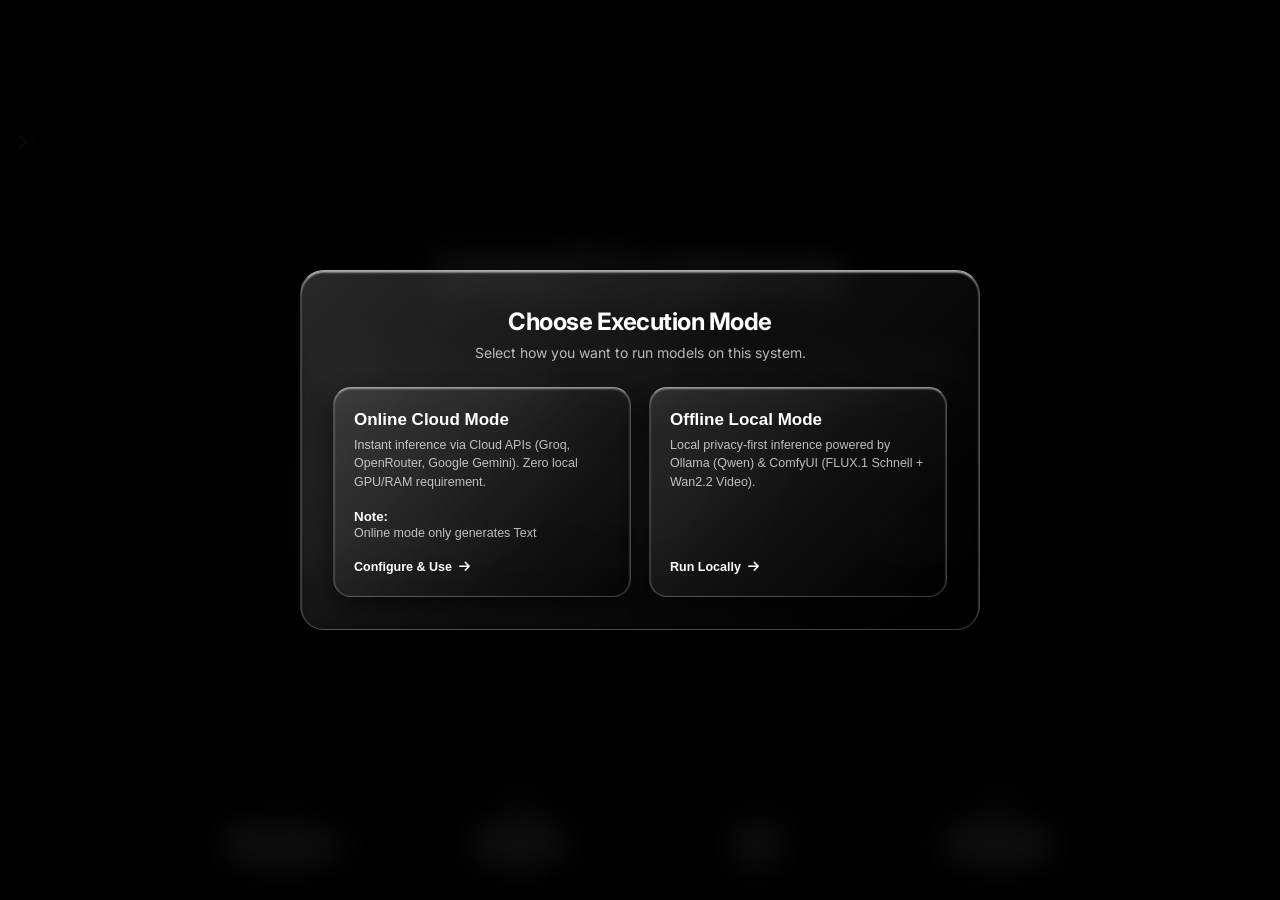
==== commit 2fd5ddd6: "first commit" ====
--- a/dashboard.html
+++ b/dashboard.html
@@ -581,6 +581,6 @@
     </div>
   </div>
 
-  <script src="main.js"></script>
+  <script src="backend.js"></script>
 </body>
 </html>
